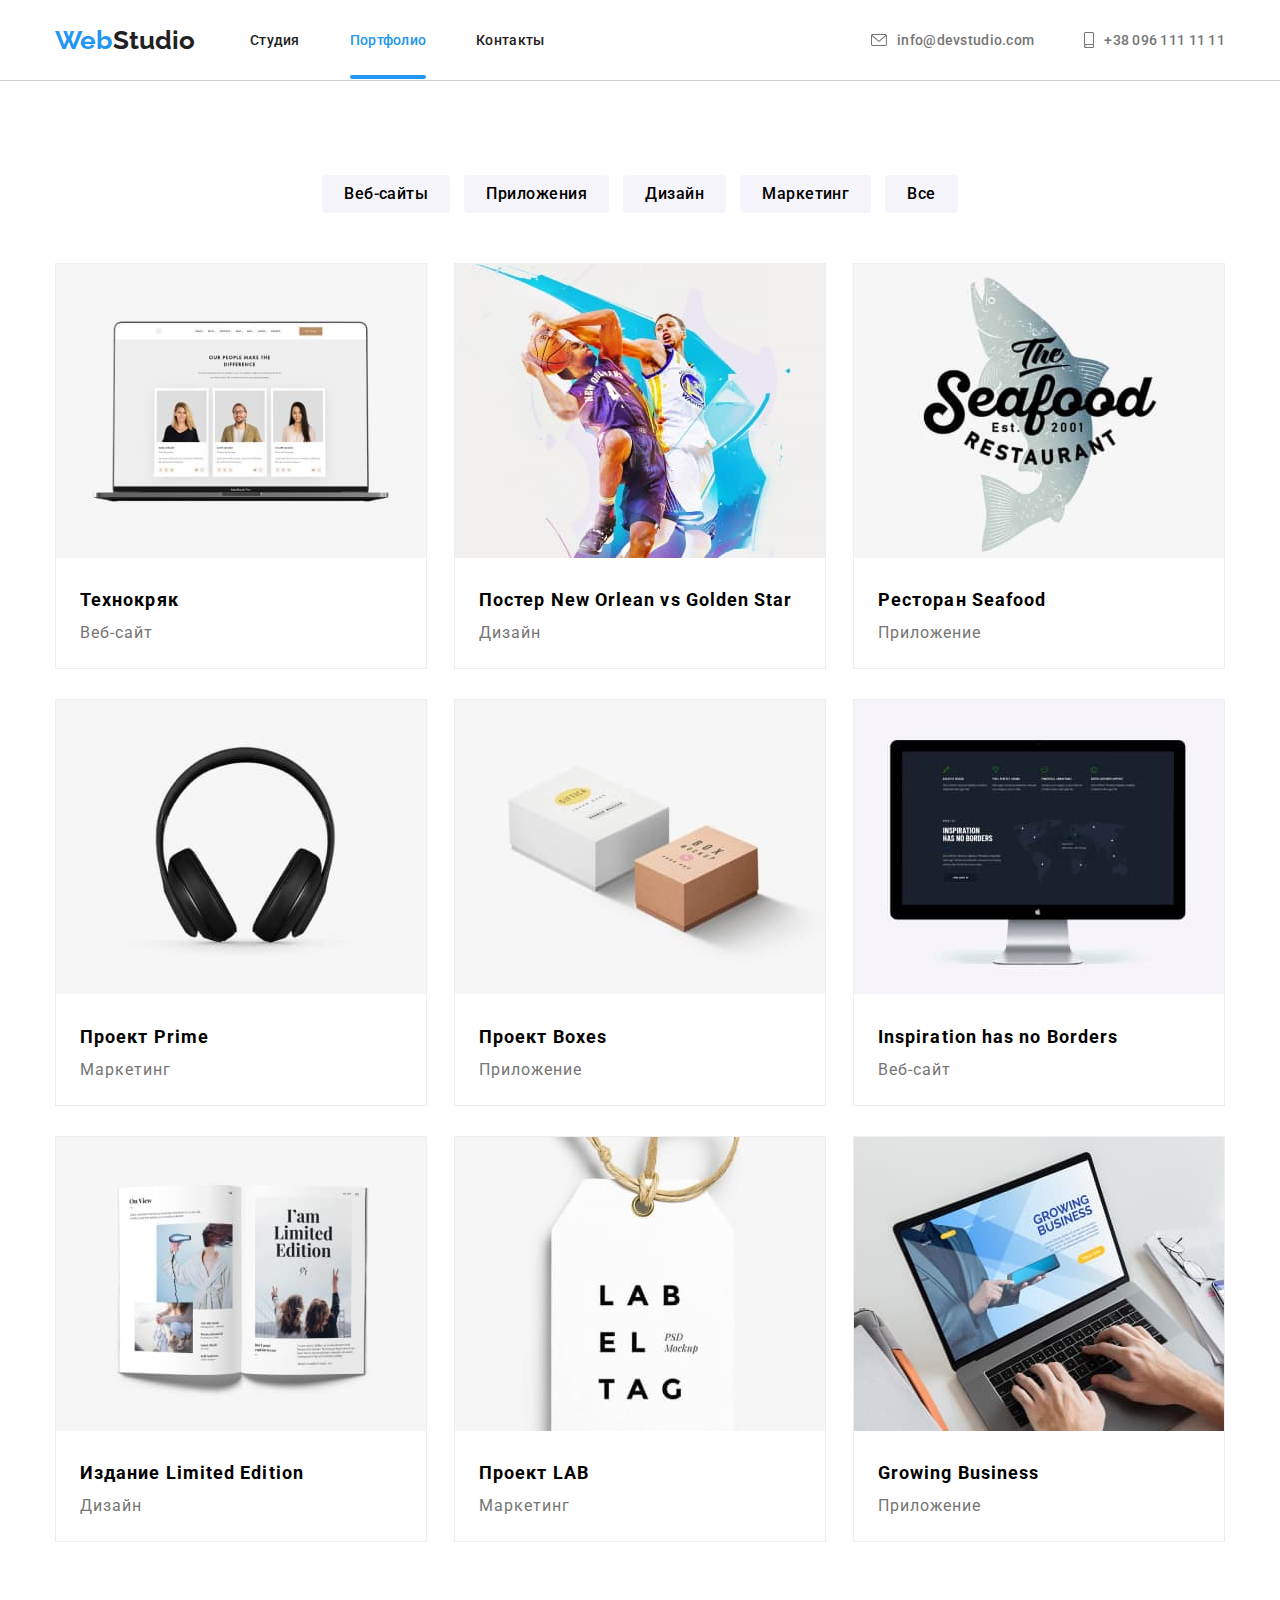
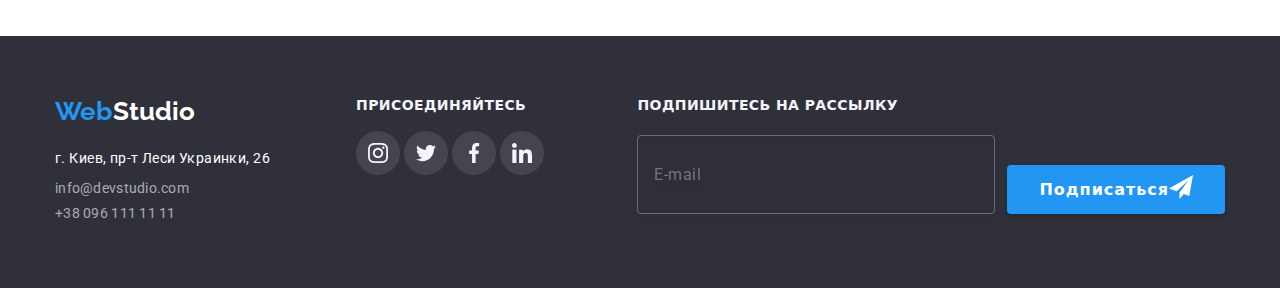
==== portfolio.html @ fc581517 "add saas" ====
<!DOCTYPE html>
<html lang="en">
  <head>
    <meta charset="UTF-8" />
    <meta
      name="viewport"
      content="width=device-width, initial-scale=1.0"
      lang="ru"
    />
    <link
      rel="stylesheet"
      href="https://cdnjs.cloudflare.com/ajax/libs/modern-normalize/1.0.0/modern-normalize.min.css"
    />
    <link rel="preconnect" href="https://fonts.gstatic.com" />
    <link
      href="https://fonts.googleapis.com/css2?family=Raleway:wght@700&family=Roboto:wght@400;500;700;900&display=swap"
      rel="stylesheet"
    />
    <link rel="stylesheet" href="./css/main.min.css" />
    <title>Portfolio</title>
  </head>
  <body>
    <header>
      <div class="border-bottom">
        <div class="navigation-bar container">
          <nav class="navigation-bar__pages">
            <a class="logo" href="./index.html">
              <span class="logo__left-part">Web</span>
              <span class="logo__right-part">Studio</span>
            </a>
            <ul class="navigation-list">
              <li>
                <a
                  class="navigation-list__item link-without-underline"
                  href="./index.html"
                  >Студия</a
                >
              </li>
              <li>
                <a
                  class="navigation-list__item current-page"
                  href="./portfolio.html"
                  >Портфолио</a
                >
              </li>
              <li>
                <a class="navigation-list__item link-without-underline" href=""
                  >Контакты</a
                >
              </li>
            </ul>
          </nav>
          <ul class="navigation-bar__contacts">
            <li class="navigation-bar__contacts__item">
              <address class="contacts__item__address" tabindex="0">
                <svg width="16" height="12" class="contacts__item__image">
                  <use href="./image/sprite.svg#icon-envelope"></use>
                </svg>
                <a
                  class="contacts__item__link"
                  href="mailto:info@devstudio.com"
                  tabindex="-1"
                  >info@devstudio.com</a
                >
              </address>
            </li>
            <li class="navigation-bar__contacts__item">
              <address class="contacts__item__address" tabindex="0">
                <svg width="10" height="16" class="contacts__item__image">
                  <use href="./image/sprite.svg#icon-smartphone"></use>
                </svg>
                <a
                  class="contacts__item__link"
                  href="tel:+380961111111"
                  tabindex="-1"
                  >+38 096 111 11 11</a
                >
              </address>
            </li>
          </ul>
        </div>
      </div>
    </header>
    <main>
      <section title="our_works" class="our-works">
        <div class="container">
          <h1 class="visually-hidden">Наши работы</h1>
          <ul class="buttons-list">
            <li><button class="button" type="button">Веб-сайты</button></li>
            <li><button class="button" type="button">Приложения</button></li>
            <li><button class="button" type="button">Дизайн</button></li>
            <li><button class="button" type="button">Маркетинг</button></li>
            <li><button class="button" type="button">Все</button></li>
          </ul>

          <ul class="works-cards">
            <li class="border-around" tabindex="0">
              <div class="card-with-overlay">
                <img
                  src="./image/tekhno.jpg"
                  alt="Сайт с карточками участников проекта на экране ноутбука"
                  width="370"
                  height="294"
                />
                <span class="card-with-overlay__text-on-focus"
                  >Технокряк это современная площадка распространения
                  коронавируса. Компании используют эту платформу для цифрового
                  шпионажа и атак на защищённые сервера конкурентов.</span
                >
              </div>
              <div class="cards-description">
                <h2 class="cards-title">Технокряк</h2>
                <p>Веб-сайт</p>
              </div>
            </li>
            <li class="border-around" tabindex="0">
              <img
                src="./image/star.jpg"
                alt="Баскетболист блокирует баскектболиста с команды противника"
                width="370"
                height="294"
              />
              <div class="cards-description">
                <h2 class="cards-title">Постер New Orlean vs Golden Star</h2>
                <p>Дизайн</p>
              </div>
            </li>
            <li class="border-around" tabindex="0">
              <img
                src="./image/restaurant.jpg"
                alt="Эмблема ресторана"
                width="370"
                height="294"
              />
              <div class="cards-description">
                <h2 class="cards-title">Ресторан Seafood</h2>
                <p>Приложение</p>
              </div>
            </li>
            <li class="border-around" tabindex="0">
              <img
                src="./image/prime.jpg"
                alt="Накладные наушники"
                width="370"
                height="294"
              />
              <div class="cards-description">
                <h2 class="cards-title">Проект Prime</h2>
                <p>Маркетинг</p>
              </div>
            </li>
            <li class="border-around" tabindex="0">
              <img
                src="./image/boxes.jpg"
                alt="Две небольшие коробки"
                width="370"
                height="294"
              />
              <div class="cards-description">
                <h2 class="cards-title">Проект Boxes</h2>
                <p>Приложение</p>
              </div>
            </li>
            <li class="border-around" tabindex="0">
              <img
                src="./image/inspiration.jpg"
                alt="Страница сайта на экране монитора"
                width="370"
                height="294"
              />
              <div class="cards-description">
                <h2 class="cards-title">Inspiration has no Borders</h2>
                <p>Веб-сайт</p>
              </div>
            </li>
            <li class="border-around" tabindex="0">
              <img
                src="./image/limited-edition.jpg"
                alt="Открытый журнал"
                width="370"
                height="294"
              />
              <div class="cards-description">
                <h2 class="cards-title">Издание Limited Edition</h2>
                <p>Дизайн</p>
              </div>
            </li>
            <li class="border-around" tabindex="0">
              <img src="./image/lab.jpg" alt="Бирка" width="370" height="294" />
              <div class="cards-description">
                <h2 class="cards-title">Проект LAB</h2>
                <p>Маркетинг</p>
              </div>
            </li>
            <li class="border-around" tabindex="0">
              <img
                src="./image/growing.jpg"
                alt="Человек набирает текст на ноутбуке"
                width="370"
                height="294"
              />
              <div class="cards-description">
                <h2 class="cards-title">Growing Business</h2>
                <p>Приложение</p>
              </div>
            </li>
          </ul>
        </div>
      </section>
    </main>
    <footer class="footer-container">
      <div class="container footer-blocks">
        <div>
          <a class="logo" href="./index.html">
            <span class="logo__left-part">Web</span>
            <span class="logo__right-part">Studio</span>
          </a>
          <address>
            <div class="address-block">
              <a
                class="location"
                href="https://www.google.com/maps/d/embed?mid=10uSM3H-mIU3GznYo2szRIEphczw"
                >г. Киев, пр-т Леси Украинки, 26</a
              >
              <a class="address-item" href="mailto:info@devstudio.com">
                <pre>info@devstudio.com</pre>
              </a>
              <a class="address-item" href="tel:+380961111111">
                <pre>+38 096 111 11 11</pre>
              </a>
            </div>
          </address>
        </div>
        <div class="right-block">
          <span>присоединяйтесь</span>
          <ul class="social-list">
            <li class="social-list-item">
              <a class="social-link" href="https://www.instagram.com/">
                <svg width="20" height="20" class="social-image">
                  <use href="./image/sprite.svg#icon-instagram"></use>
                </svg>
              </a>
            </li>
            <li>
              <a class="social-link" href="https://twitter.com/?lang=uk">
                <svg width="20" height="20" class="social-image">
                  <use href="./image/sprite.svg#icon-twitter"></use>
                </svg>
              </a>
            </li>
            <li>
              <a class="social-link" href="https://facebook.com/">
                <svg width="20" height="20" class="social-image">
                  <use href="./image/sprite.svg#icon-facebook"></use>
                </svg>
              </a>
            </li>
            <li>
              <a class="social-link" href="https://www.linkedin.com/">
                <svg width="20" height="20" class="social-image">
                  <use href="./image/sprite.svg#icon-linkedin"></use>
                </svg>
              </a>
            </li>
          </ul>
        </div>
        <div class="form-block">
          <span>Подпишитесь на рассылку</span>
          <form class="sub-form">
            <input
              type="text"
              class="sub-form__input"
              name="user-email-for-subscraption"
              placeholder="E-mail"
            />
            <button class="sub-form__btn blue-button" type="submit">
              Подписаться
            </button>
          </form>
        </div>
      </div>
    </footer>
  </body>
</html>
---- css/main.min.css ----
:root{--accent-color: #2196f3;--light-gray-color: #f5f4fa;--dark-gray-color: #757575;--black-color: #212121;--primary-font: "Raleway", sans-serif;--secondary-font: "Roboto", sans-serif}.visually-hidden{position:absolute;width:1px;height:1px;margin:-1px;padding:0;overflow:hidden;border:0;clip:rect(0 0 0 0)}*,*::before,*::after{box-sizing:border-box}h1,h2,h3,ul{margin:0;padding:0}p,pre{margin:0;padding:0}a:hover,a:focus{text-decoration:none}li{list-style:none;margin:0;padding:0}address{font-style:unset}.link-without-underline{color:var(--black-color)}pre{font-family:var(--secondary-font)}main{font-family:var(--secondary-font)}.button{font-family:var(--secondary-font);font-weight:500;letter-spacing:0.03em;line-height:1.625}.container{width:1200px;padding-left:15px;padding-right:15px;margin-left:auto;margin-right:auto;background-color:transparent}.our-work-section{padding-top:94px;padding-bottom:94px}.virtues{padding-top:94px}.virtues p{padding-top:10px;font-weight:400;font-size:14px;line-height:1.714;letter-spacing:0.05em;color:var(--dark-gray-color)}.virtues-item h3{font-size:16px;text-transform:uppercase;line-height:1.172;margin-top:30px}.virtues-list{display:flex;justify-content:space-between;padding:0px}.virtues-item{display:inline-block;font-weight:bold;min-height:101px;min-width:270px;font-size:14px}.virtues-list li:nth-child(n+2){margin-left:30px}.virtues-image{width:270px;min-height:120px;background:#f5f4fa;border-radius:4px;display:flex;align-items:center}.virtues-image>svg{display:flex;align-self:center;justify-items:center;margin:auto}.location{text-decoration:none;font-weight:400;font-size:14px;line-height:1.71;letter-spacing:0.03em;font-family:var(--secondary-font);color:#ffffff}footer{background-color:#2f303a;height:252px}.address-block{min-width:231px;margin-top:20px}footer .logo__right-part{color:#ffffff}.address-item{transition:color cubic-bezier(0.4, 0, 0.2, 1) 250ms;font-family:var(--secondary-font);text-decoration:none;font-weight:400;font-size:14px;line-height:1.143;letter-spacing:0.02em;font-style:normal;color:rgba(255,255,255,0.6)}.address-item:hover,.address-item:focus,.current-page{color:var(--accent-color)}.address-item:nth-child(n+2){display:flex;padding-top:9px}.footer-container{min-height:252px;padding-top:60px;padding-bottom:60px;background:#2f303a}.footer-blocks{display:flex}.right-block .social-link{transition:background-color cubic-bezier(0.4, 0, 0.2, 1) 250ms;background-color:rgba(255,255,255,0.1);color:var(--light-gray-color)}.right-block .social-link:hover,.right-block .social-link:focus{background-color:var(--accent-color)}.right-block{display:block;margin-left:70px;width:206px}.right-block li{display:flex;justify-content:space-between}.right-block span,.form-block span{text-transform:uppercase;color:var(--light-gray-color);font-size:14px;font-weight:700;line-height:16px;letter-spacing:0.03em}.form-block{margin-left:93px}.sub-form{margin-top:20px;display:flex;justify-content:space-between}.sub-form__input{background-color:transparent;color:rgba(255,255,255,0.6);min-width:358px;line-height:1.25;font-family:var(--secondary-font);font-size:16px;letter-spacing:0.03em;border:1px solid rgba(255,255,255,0.3);filter:drop-shadow(0px 4px 4px rgba(0,0,0,0.15));border-radius:4px;padding-left:16px;padding-top:15px;padding-bottom:15px}.sub-form__btn{margin-top:0px;margin-left:12px;padding:10px 29px;display:flex;justify-content:space-between;align-self:center}.sub-form__btn::after{content:"";width:24px;height:24px;background-image:url(../image/send.svg)}.modal{position:absolute;left:50%;top:50%;transform:translate(-50%, -50%);border-radius:4px;height:581px;width:528px;padding:40px;background:#ffffff;box-shadow:0px 1px 3px rgba(0,0,0,0.12),0px 1px 1px rgba(0,0,0,0.14),0px 2px 1px rgba(0,0,0,0.2);border-radius:4px;opacity:1}.form-header{font-family:var(--secondary-font);font-size:20px;font-weight:700;line-height:1.15;letter-spacing:0.03em;text-align:center}.modal__form{display:flex;flex-direction:column}.modal__form-input{cursor:pointer;height:40px;width:100%;padding:0 0 0 42px;border-radius:4px;margin-top:4px;border:1px solid rgba(33,33,33,0.2);transition:border-color cubic-bezier(0.4, 0, 0.2, 1) 250ms}.modal__form-input:focus,.modal__form-input:hover{outline:none;border-color:var(--accent-color)}.modal__form-input:hover ~ .modal__form-icon,.modal__form-input:focus ~ .modal__form-icon{color:var(--accent-color)}.modal__form-icon{fill:currentColor;position:absolute;display:block;left:12px;bottom:11px;transition:color 250ms cubic-bezier(0.4, 0, 0.2, 1)}.modal__form-field{position:relative;margin-top:10px;color:var(--dark-gray-color);font-family:var(--secondary-font);font-size:12px;line-height:1.172;letter-spacing:0.01em}.modal__form-input-padding{position:relative;display:block;margin-top:4px;color:var(--black-color)}.modal__form-comment{width:100%;height:120px;cursor:pointer;padding:12px 16px;margin-top:4px;resize:none;border:1px solid rgba(33,33,33,0.2);border-radius:4px;transition:border-color cubic-bezier(0.4, 0, 0.2, 1) 250ms}.modal__form-comment:hover,.modal__form-comment:focus{outline:none;border-color:var(--accent-color)}.modal__form-checkbox:checked+.check__box{background-color:var(--accent-color);border-color:var(--accent-color)}.check__box{margin-right:8px;background-image:url(../image/form-check-ckecked.svg);background-position:center;display:block;align-self:center;width:16px;height:15px;border-radius:2px;border:2px var(--black-color) solid}.check__box:focus{border:4px var(--accent-color) initial}.modal__form-policytext{font-family:var(--secondary-font);font-size:14px;line-height:1.71;letter-spacing:0.03em;margin-left:12px;margin-top:20px;display:flex;justify-content:center;color:var(--dark-gray-color)}.modal__form-comment::placeholder{color:rgba(117,117,117,0.5)}.modal__form-policytext a{color:var(--accent-color);text-decoration-skip-ink:none;padding-left:4px}.close-btn{position:absolute;display:flex;justify-content:center;width:30px;height:30px;right:8px;top:8px;cursor:pointer;color:var(--dark-gray-color);background-color:#ffffff;border:1px solid rgba(0,0,0,0.1);border-radius:50%;transition:color 250ms cubic-bezier(0.4, 0, 0.2, 1)}.close-btn__icon{display:block;align-self:center;width:18px;height:18px;fill:currentColor}.close-btn:hover,.close-btn:focus{color:var(--accent-color);border-color:var(--accent-color)}.works-cards{display:flex;padding-top:20px;justify-content:space-between;flex-wrap:wrap}.works-cards .cards-title{font-weight:700;font-size:18px;line-height:2;letter-spacing:0.06em}.works-cards p{font-weight:400;font-size:16px;line-height:1.875;letter-spacing:0.06em;color:var(--dark-gray-color);display:inline-block;min-width:270px}.works-cards li{min-width:370px;box-sizing:border-box}.our-works,.our-clients{padding-bottom:94px;padding-top:94px}.cards-description{padding:20px 24px}.our-work__container,.our-clients ul{padding-top:50px}.our-work__list{display:flex;justify-content:space-between}.our-work__list__item:nth-child(n+2){margin-left:30px}.our-work__list__item{position:relative}.our-work__list__item__label{position:absolute;bottom:0;left:0;transform:translateY(-4px);font-family:var(--secondary-font);font-size:14px;font-weight:700;line-height:1.14;letter-spacing:0.03em;text-transform:uppercase;display:flex;justify-content:center;align-items:center;color:#ffffff;min-height:70px;width:100%;background-color:rgba(47,48,58,0.8)}.our-clients ul{display:flex;padding-top:50px;justify-content:space-between}.our-clients__link{display:flex;justify-content:center;align-items:center;fill:currentColor;border:1px solid #afb1b8;border-radius:4px;width:170px;height:90px;transition:all 250ms cubic-bezier(0.4, 0, 0.2, 1);color:#afb1b8}.our-clients__link:focus,.our-clients__link:hover{color:#2196f3}.section-hero{padding-top:200px;padding-bottom:200px;background-image:linear-gradient(rgba(47,48,58,0.4), rgba(47,48,58,0.4)),url("../image/hero.jpg");background-size:cover;background-repeat:no-repeat;background-position:center}.hero{display:flex;flex-direction:column;justify-content:center}.team-container{padding-top:50px;display:flex;justify-content:space-between}.our-team{min-height:648px;background:#f5f4fa}.employee-card h3{color:var(--black-color);font-weight:500;font-size:16px;line-height:1.188;margin-top:30px}.employee-card span{color:var(--dark-gray-color);font-weight:400;font-size:16px;line-height:1.188;min-width:100px;margin-top:10px}.team p{color:var(--dark-gray-color);font-size:16px;line-height:1.87;font-weight:400}.employee-card{display:flex;flex-direction:column;padding-bottom:20px;align-items:center;min-height:368px;background-color:#ffffff;box-shadow:0px 1px 3px rgba(0,0,0,0.12),0px 1px 1px rgba(0,0,0,0.14),0px 2px 1px rgba(0,0,0,0.2);border-radius:0px 0px 4px 4px}.border-bottom{border-bottom:1px solid;border-color:#cecece}.border-around{border:1px solid;border-color:#eeeeee;margin-top:30px;box-shadow:0px 0px 0px transparent;transition:box-shadow 250ms cubic-bezier(0.4, 0, 0.2, 1)}.border-around:focus,.border-around:hover{box-shadow:0px 1px 1px rgba(0,0,0,0.12),0px 4px 4px rgba(0,0,0,0.06),1px 4px 6px rgba(0,0,0,0.16)}.border-around:focus .card-with-overlay__text-on-focus,.border-around:hover .card-with-overlay__text-on-focus{transform:translateY(-298px);transition:transform 250ms cubic-bezier(0.4, 0, 0.2, 1)}.card-with-overlay{position:relative;overflow:hidden}.card-with-overlay__text-on-focus{display:flex;justify-content:center;align-items:center;position:absolute;bottom:-298px;left:0;width:100%;height:100%;padding:63px 24px;background-color:rgba(33,150,243,0.9);font-family:var(--secondary-font);font-size:18px;line-height:1.56;letter-spacing:0.03em;transform:translateY(0px);color:#ffffff;transition:all 250ms cubic-bezier(0.4, 0, 0.2, 1)}.blue-button{background-color:var(--accent-color);color:#ffffff;font-weight:700;font-size:16px;line-height:1.87;letter-spacing:0.06em;align-self:center;margin-top:30px;padding:10px 32px;min-width:200px;border:none;box-shadow:0px 4px 4px rgba(0,0,0,0.15);border-radius:4px;cursor:pointer}.backdrop{position:fixed;top:0;left:0;width:100%;height:100%;background-color:rgba(0,0,0,0.2);z-index:100;transition:all cubic-bezier(0.4, 0, 0.2, 1) 250ms;scale:1}.backdrop.is-hidden{pointer-events:none;opacity:0;scale:0}.buttons-list{display:flex;justify-content:center;min-width:611px}.buttons-list li:nth-child(n+2){margin-left:14px}.buttons-list button{transition:color cubic-bezier(0.4, 0, 0.2, 1) 250ms;background-color:var(--light-gray-color);border-radius:4px;border:none;padding:6px 22px;font-size:16px}.buttons-list a{text-decoration:none;color:var(--black-color);font-weight:500;font-size:16px;line-height:1.26;text-align:center;letter-spacing:0.03em}.buttons-list button:hover,.buttons-list button:focus{background-color:var(--accent-color);color:#ffffff;outline:none}.current-page{position:relative}.current-page::after{content:"";position:absolute;bottom:0;left:0;display:flex;width:100%;height:4px;border-radius:2px;margin-bottom:-31px;background-color:var(--accent-color)}.logo{display:inline-block;font-family:var(--primary-font);font-weight:700;font-size:26px;line-height:1.174;text-decoration:none;align-self:center;min-width:145px}.logo__left-part{color:var(--accent-color)}.logo__right-part{margin-left:-5px}header .logo__right-part{color:var(--black-color)}.contacts__item__image{fill:currentColor;margin-right:10px}.navigation-bar__pages{display:flex}.navigation-bar{display:flex;justify-content:space-between;align-items:center;min-height:80px}.contacts__item__address{transition:color cubic-bezier(0.4, 0, 0.2, 1) 250ms;color:var(--dark-gray-color);display:flex;align-items:center;justify-content:space-around}.contacts__item__address:hover .contacts__item__link,.contacts__item__address:focus .contacts__item__link,.contacts__item__address:hover,.contacts__item__address:focus{color:var(--accent-color)}.navigation-list__item:hover,.navigation-list__item:focus{color:var(--accent-color);text-decoration:none}.navigation-list,.navigation-bar__contacts{display:flex;justify-content:space-between;align-items:center;font-family:var(--secondary-font)}.navigation-list__item{transition:color cubic-bezier(0.4, 0, 0.2, 1) 250ms;margin-left:50px;text-decoration:none;font-weight:500;font-size:14px;line-height:1.143;letter-spacing:0.02em;font-family:var(--secondary-font)}.contacts__item__link{transition:all cubic-bezier(0.4, 0, 0.2, 1) 250ms;align-content:space-between;text-decoration:none;font-weight:500;font-size:14px;line-height:1.143;letter-spacing:0.02em;color:var(--dark-gray-color);font-style:normal}.navigation-bar__contacts__item:nth-of-type(2){margin-left:50px}.contacts__item__link:hover,.contacts__item__link:focus{color:var(--accent-color)}.section-heading{text-align:center;color:var(--black-color);font-weight:700;font-size:36px;line-height:1.167;letter-spacing:0.03em}h1{width:696px;min-height:120px;font-weight:900;font-size:44px;line-height:1.36;text-align:center;letter-spacing:0.06em;text-transform:uppercase;color:#ffffff;align-self:center}.modal__form-btn{background-color:var(--accent-color);color:#ffffff;font-weight:700;font-size:16px;line-height:1.87;letter-spacing:0.06em;align-self:center;margin-top:30px;padding:10px 32px;min-width:200px;border:none;box-shadow:0px 4px 4px rgba(0,0,0,0.15);border-radius:4px;cursor:pointer}.social-list{display:flex;justify-content:space-between;margin-top:16px}.social-link{transition:all cubic-bezier(0.4, 0, 0.2, 1) 250ms;color:#afb1b8;display:flex;justify-content:center;align-items:center;height:44px;width:44px;border-radius:50px}.social-link:hover,.social-link:focus{background-color:var(--accent-color);color:#ffffff}.social-image{display:block;fill:currentColor;width:20px;height:20px}
/*# sourceMappingURL=main.min.css.map */
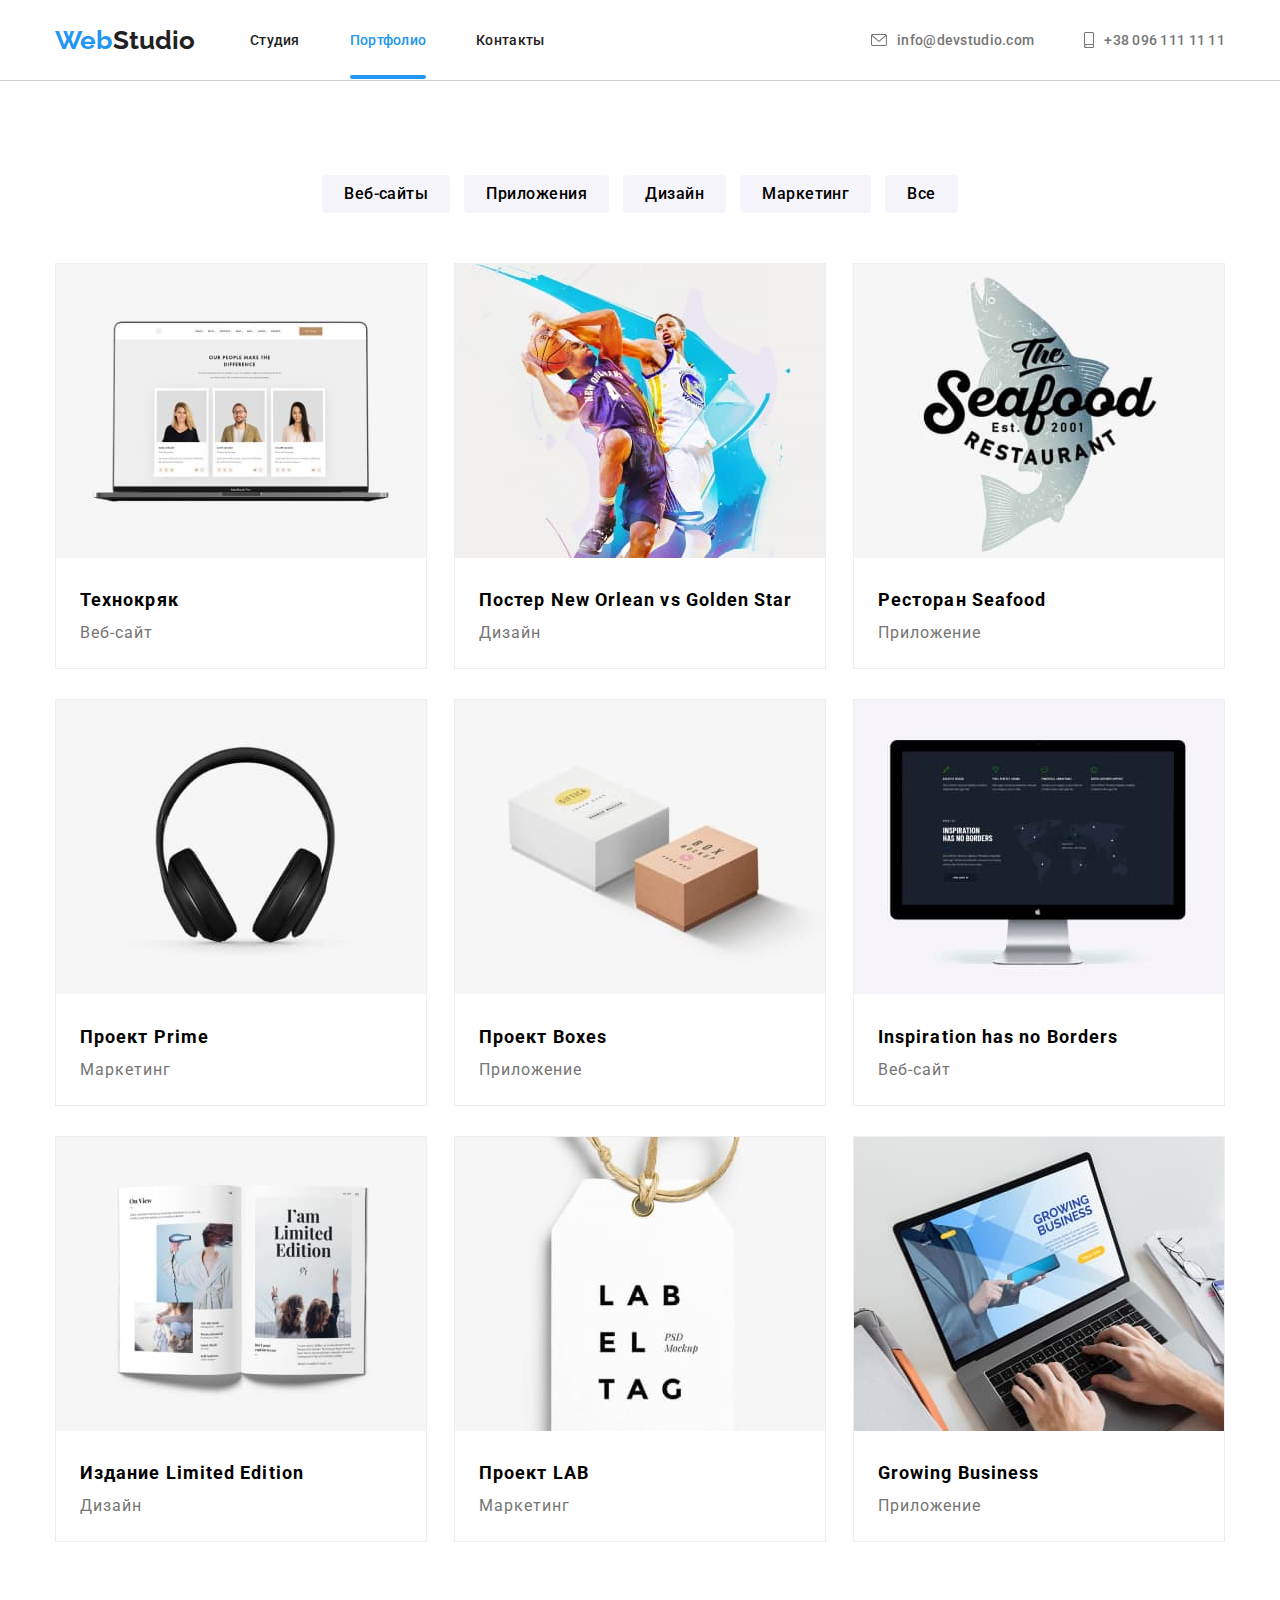
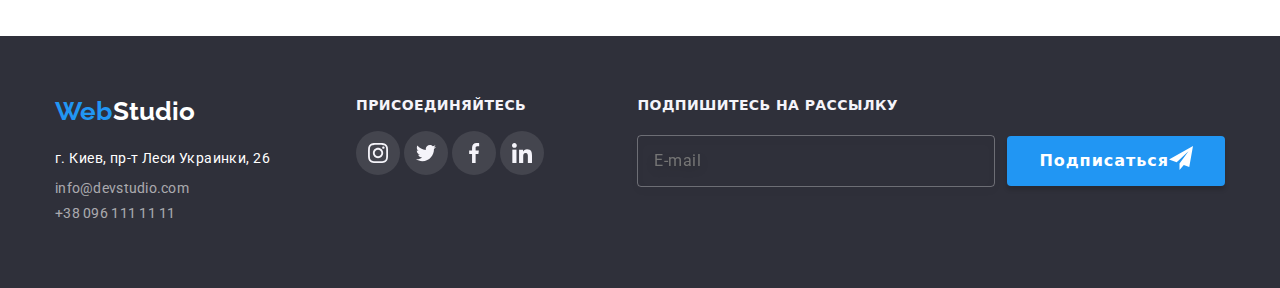
==== commit 6c1e5c6b: "add concatination" ====
--- a/portfolio.html
+++ b/portfolio.html
@@ -273,7 +273,7 @@
               name="user-email-for-subscraption"
               placeholder="E-mail"
             />
-            <button class="sub-form__btn blue-button" type="submit">
+            <button class="blue-button sub-form__btn" type="submit">
               Подписаться
             </button>
           </form>
--- a/css/main.min.css
+++ b/css/main.min.css
@@ -1,2 +1,2 @@
-:root{--accent-color: #2196f3;--light-gray-color: #f5f4fa;--dark-gray-color: #757575;--black-color: #212121;--primary-font: "Raleway", sans-serif;--secondary-font: "Roboto", sans-serif}.visually-hidden{position:absolute;width:1px;height:1px;margin:-1px;padding:0;overflow:hidden;border:0;clip:rect(0 0 0 0)}*,*::before,*::after{box-sizing:border-box}h1,h2,h3,ul{margin:0;padding:0}p,pre{margin:0;padding:0}a:hover,a:focus{text-decoration:none}li{list-style:none;margin:0;padding:0}address{font-style:unset}.link-without-underline{color:var(--black-color)}pre{font-family:var(--secondary-font)}main{font-family:var(--secondary-font)}.button{font-family:var(--secondary-font);font-weight:500;letter-spacing:0.03em;line-height:1.625}.container{width:1200px;padding-left:15px;padding-right:15px;margin-left:auto;margin-right:auto;background-color:transparent}.our-work-section{padding-top:94px;padding-bottom:94px}.virtues{padding-top:94px}.virtues p{padding-top:10px;font-weight:400;font-size:14px;line-height:1.714;letter-spacing:0.05em;color:var(--dark-gray-color)}.virtues-item h3{font-size:16px;text-transform:uppercase;line-height:1.172;margin-top:30px}.virtues-list{display:flex;justify-content:space-between;padding:0px}.virtues-item{display:inline-block;font-weight:bold;min-height:101px;min-width:270px;font-size:14px}.virtues-list li:nth-child(n+2){margin-left:30px}.virtues-image{width:270px;min-height:120px;background:#f5f4fa;border-radius:4px;display:flex;align-items:center}.virtues-image>svg{display:flex;align-self:center;justify-items:center;margin:auto}.location{text-decoration:none;font-weight:400;font-size:14px;line-height:1.71;letter-spacing:0.03em;font-family:var(--secondary-font);color:#ffffff}footer{background-color:#2f303a;height:252px}.address-block{min-width:231px;margin-top:20px}footer .logo__right-part{color:#ffffff}.address-item{transition:color cubic-bezier(0.4, 0, 0.2, 1) 250ms;font-family:var(--secondary-font);text-decoration:none;font-weight:400;font-size:14px;line-height:1.143;letter-spacing:0.02em;font-style:normal;color:rgba(255,255,255,0.6)}.address-item:hover,.address-item:focus,.current-page{color:var(--accent-color)}.address-item:nth-child(n+2){display:flex;padding-top:9px}.footer-container{min-height:252px;padding-top:60px;padding-bottom:60px;background:#2f303a}.footer-blocks{display:flex}.right-block .social-link{transition:background-color cubic-bezier(0.4, 0, 0.2, 1) 250ms;background-color:rgba(255,255,255,0.1);color:var(--light-gray-color)}.right-block .social-link:hover,.right-block .social-link:focus{background-color:var(--accent-color)}.right-block{display:block;margin-left:70px;width:206px}.right-block li{display:flex;justify-content:space-between}.right-block span,.form-block span{text-transform:uppercase;color:var(--light-gray-color);font-size:14px;font-weight:700;line-height:16px;letter-spacing:0.03em}.form-block{margin-left:93px}.sub-form{margin-top:20px;display:flex;justify-content:space-between}.sub-form__input{background-color:transparent;color:rgba(255,255,255,0.6);min-width:358px;line-height:1.25;font-family:var(--secondary-font);font-size:16px;letter-spacing:0.03em;border:1px solid rgba(255,255,255,0.3);filter:drop-shadow(0px 4px 4px rgba(0,0,0,0.15));border-radius:4px;padding-left:16px;padding-top:15px;padding-bottom:15px}.sub-form__btn{margin-top:0px;margin-left:12px;padding:10px 29px;display:flex;justify-content:space-between;align-self:center}.sub-form__btn::after{content:"";width:24px;height:24px;background-image:url(../image/send.svg)}.modal{position:absolute;left:50%;top:50%;transform:translate(-50%, -50%);border-radius:4px;height:581px;width:528px;padding:40px;background:#ffffff;box-shadow:0px 1px 3px rgba(0,0,0,0.12),0px 1px 1px rgba(0,0,0,0.14),0px 2px 1px rgba(0,0,0,0.2);border-radius:4px;opacity:1}.form-header{font-family:var(--secondary-font);font-size:20px;font-weight:700;line-height:1.15;letter-spacing:0.03em;text-align:center}.modal__form{display:flex;flex-direction:column}.modal__form-input{cursor:pointer;height:40px;width:100%;padding:0 0 0 42px;border-radius:4px;margin-top:4px;border:1px solid rgba(33,33,33,0.2);transition:border-color cubic-bezier(0.4, 0, 0.2, 1) 250ms}.modal__form-input:focus,.modal__form-input:hover{outline:none;border-color:var(--accent-color)}.modal__form-input:hover ~ .modal__form-icon,.modal__form-input:focus ~ .modal__form-icon{color:var(--accent-color)}.modal__form-icon{fill:currentColor;position:absolute;display:block;left:12px;bottom:11px;transition:color 250ms cubic-bezier(0.4, 0, 0.2, 1)}.modal__form-field{position:relative;margin-top:10px;color:var(--dark-gray-color);font-family:var(--secondary-font);font-size:12px;line-height:1.172;letter-spacing:0.01em}.modal__form-input-padding{position:relative;display:block;margin-top:4px;color:var(--black-color)}.modal__form-comment{width:100%;height:120px;cursor:pointer;padding:12px 16px;margin-top:4px;resize:none;border:1px solid rgba(33,33,33,0.2);border-radius:4px;transition:border-color cubic-bezier(0.4, 0, 0.2, 1) 250ms}.modal__form-comment:hover,.modal__form-comment:focus{outline:none;border-color:var(--accent-color)}.modal__form-checkbox:checked+.check__box{background-color:var(--accent-color);border-color:var(--accent-color)}.check__box{margin-right:8px;background-image:url(../image/form-check-ckecked.svg);background-position:center;display:block;align-self:center;width:16px;height:15px;border-radius:2px;border:2px var(--black-color) solid}.check__box:focus{border:4px var(--accent-color) initial}.modal__form-policytext{font-family:var(--secondary-font);font-size:14px;line-height:1.71;letter-spacing:0.03em;margin-left:12px;margin-top:20px;display:flex;justify-content:center;color:var(--dark-gray-color)}.modal__form-comment::placeholder{color:rgba(117,117,117,0.5)}.modal__form-policytext a{color:var(--accent-color);text-decoration-skip-ink:none;padding-left:4px}.close-btn{position:absolute;display:flex;justify-content:center;width:30px;height:30px;right:8px;top:8px;cursor:pointer;color:var(--dark-gray-color);background-color:#ffffff;border:1px solid rgba(0,0,0,0.1);border-radius:50%;transition:color 250ms cubic-bezier(0.4, 0, 0.2, 1)}.close-btn__icon{display:block;align-self:center;width:18px;height:18px;fill:currentColor}.close-btn:hover,.close-btn:focus{color:var(--accent-color);border-color:var(--accent-color)}.works-cards{display:flex;padding-top:20px;justify-content:space-between;flex-wrap:wrap}.works-cards .cards-title{font-weight:700;font-size:18px;line-height:2;letter-spacing:0.06em}.works-cards p{font-weight:400;font-size:16px;line-height:1.875;letter-spacing:0.06em;color:var(--dark-gray-color);display:inline-block;min-width:270px}.works-cards li{min-width:370px;box-sizing:border-box}.our-works,.our-clients{padding-bottom:94px;padding-top:94px}.cards-description{padding:20px 24px}.our-work__container,.our-clients ul{padding-top:50px}.our-work__list{display:flex;justify-content:space-between}.our-work__list__item:nth-child(n+2){margin-left:30px}.our-work__list__item{position:relative}.our-work__list__item__label{position:absolute;bottom:0;left:0;transform:translateY(-4px);font-family:var(--secondary-font);font-size:14px;font-weight:700;line-height:1.14;letter-spacing:0.03em;text-transform:uppercase;display:flex;justify-content:center;align-items:center;color:#ffffff;min-height:70px;width:100%;background-color:rgba(47,48,58,0.8)}.our-clients ul{display:flex;padding-top:50px;justify-content:space-between}.our-clients__link{display:flex;justify-content:center;align-items:center;fill:currentColor;border:1px solid #afb1b8;border-radius:4px;width:170px;height:90px;transition:all 250ms cubic-bezier(0.4, 0, 0.2, 1);color:#afb1b8}.our-clients__link:focus,.our-clients__link:hover{color:#2196f3}.section-hero{padding-top:200px;padding-bottom:200px;background-image:linear-gradient(rgba(47,48,58,0.4), rgba(47,48,58,0.4)),url("../image/hero.jpg");background-size:cover;background-repeat:no-repeat;background-position:center}.hero{display:flex;flex-direction:column;justify-content:center}.team-container{padding-top:50px;display:flex;justify-content:space-between}.our-team{min-height:648px;background:#f5f4fa}.employee-card h3{color:var(--black-color);font-weight:500;font-size:16px;line-height:1.188;margin-top:30px}.employee-card span{color:var(--dark-gray-color);font-weight:400;font-size:16px;line-height:1.188;min-width:100px;margin-top:10px}.team p{color:var(--dark-gray-color);font-size:16px;line-height:1.87;font-weight:400}.employee-card{display:flex;flex-direction:column;padding-bottom:20px;align-items:center;min-height:368px;background-color:#ffffff;box-shadow:0px 1px 3px rgba(0,0,0,0.12),0px 1px 1px rgba(0,0,0,0.14),0px 2px 1px rgba(0,0,0,0.2);border-radius:0px 0px 4px 4px}.border-bottom{border-bottom:1px solid;border-color:#cecece}.border-around{border:1px solid;border-color:#eeeeee;margin-top:30px;box-shadow:0px 0px 0px transparent;transition:box-shadow 250ms cubic-bezier(0.4, 0, 0.2, 1)}.border-around:focus,.border-around:hover{box-shadow:0px 1px 1px rgba(0,0,0,0.12),0px 4px 4px rgba(0,0,0,0.06),1px 4px 6px rgba(0,0,0,0.16)}.border-around:focus .card-with-overlay__text-on-focus,.border-around:hover .card-with-overlay__text-on-focus{transform:translateY(-298px);transition:transform 250ms cubic-bezier(0.4, 0, 0.2, 1)}.card-with-overlay{position:relative;overflow:hidden}.card-with-overlay__text-on-focus{display:flex;justify-content:center;align-items:center;position:absolute;bottom:-298px;left:0;width:100%;height:100%;padding:63px 24px;background-color:rgba(33,150,243,0.9);font-family:var(--secondary-font);font-size:18px;line-height:1.56;letter-spacing:0.03em;transform:translateY(0px);color:#ffffff;transition:all 250ms cubic-bezier(0.4, 0, 0.2, 1)}.blue-button{background-color:var(--accent-color);color:#ffffff;font-weight:700;font-size:16px;line-height:1.87;letter-spacing:0.06em;align-self:center;margin-top:30px;padding:10px 32px;min-width:200px;border:none;box-shadow:0px 4px 4px rgba(0,0,0,0.15);border-radius:4px;cursor:pointer}.backdrop{position:fixed;top:0;left:0;width:100%;height:100%;background-color:rgba(0,0,0,0.2);z-index:100;transition:all cubic-bezier(0.4, 0, 0.2, 1) 250ms;scale:1}.backdrop.is-hidden{pointer-events:none;opacity:0;scale:0}.buttons-list{display:flex;justify-content:center;min-width:611px}.buttons-list li:nth-child(n+2){margin-left:14px}.buttons-list button{transition:color cubic-bezier(0.4, 0, 0.2, 1) 250ms;background-color:var(--light-gray-color);border-radius:4px;border:none;padding:6px 22px;font-size:16px}.buttons-list a{text-decoration:none;color:var(--black-color);font-weight:500;font-size:16px;line-height:1.26;text-align:center;letter-spacing:0.03em}.buttons-list button:hover,.buttons-list button:focus{background-color:var(--accent-color);color:#ffffff;outline:none}.current-page{position:relative}.current-page::after{content:"";position:absolute;bottom:0;left:0;display:flex;width:100%;height:4px;border-radius:2px;margin-bottom:-31px;background-color:var(--accent-color)}.logo{display:inline-block;font-family:var(--primary-font);font-weight:700;font-size:26px;line-height:1.174;text-decoration:none;align-self:center;min-width:145px}.logo__left-part{color:var(--accent-color)}.logo__right-part{margin-left:-5px}header .logo__right-part{color:var(--black-color)}.contacts__item__image{fill:currentColor;margin-right:10px}.navigation-bar__pages{display:flex}.navigation-bar{display:flex;justify-content:space-between;align-items:center;min-height:80px}.contacts__item__address{transition:color cubic-bezier(0.4, 0, 0.2, 1) 250ms;color:var(--dark-gray-color);display:flex;align-items:center;justify-content:space-around}.contacts__item__address:hover .contacts__item__link,.contacts__item__address:focus .contacts__item__link,.contacts__item__address:hover,.contacts__item__address:focus{color:var(--accent-color)}.navigation-list__item:hover,.navigation-list__item:focus{color:var(--accent-color);text-decoration:none}.navigation-list,.navigation-bar__contacts{display:flex;justify-content:space-between;align-items:center;font-family:var(--secondary-font)}.navigation-list__item{transition:color cubic-bezier(0.4, 0, 0.2, 1) 250ms;margin-left:50px;text-decoration:none;font-weight:500;font-size:14px;line-height:1.143;letter-spacing:0.02em;font-family:var(--secondary-font)}.contacts__item__link{transition:all cubic-bezier(0.4, 0, 0.2, 1) 250ms;align-content:space-between;text-decoration:none;font-weight:500;font-size:14px;line-height:1.143;letter-spacing:0.02em;color:var(--dark-gray-color);font-style:normal}.navigation-bar__contacts__item:nth-of-type(2){margin-left:50px}.contacts__item__link:hover,.contacts__item__link:focus{color:var(--accent-color)}.section-heading{text-align:center;color:var(--black-color);font-weight:700;font-size:36px;line-height:1.167;letter-spacing:0.03em}h1{width:696px;min-height:120px;font-weight:900;font-size:44px;line-height:1.36;text-align:center;letter-spacing:0.06em;text-transform:uppercase;color:#ffffff;align-self:center}.modal__form-btn{background-color:var(--accent-color);color:#ffffff;font-weight:700;font-size:16px;line-height:1.87;letter-spacing:0.06em;align-self:center;margin-top:30px;padding:10px 32px;min-width:200px;border:none;box-shadow:0px 4px 4px rgba(0,0,0,0.15);border-radius:4px;cursor:pointer}.social-list{display:flex;justify-content:space-between;margin-top:16px}.social-link{transition:all cubic-bezier(0.4, 0, 0.2, 1) 250ms;color:#afb1b8;display:flex;justify-content:center;align-items:center;height:44px;width:44px;border-radius:50px}.social-link:hover,.social-link:focus{background-color:var(--accent-color);color:#ffffff}.social-image{display:block;fill:currentColor;width:20px;height:20px}
+:root{--accent-color: #2196f3;--light-gray-color: #f5f4fa;--dark-gray-color: #757575;--black-color: #212121;--primary-font: "Raleway", sans-serif;--secondary-font: "Roboto", sans-serif}.visually-hidden{position:absolute;width:1px;height:1px;margin:-1px;padding:0;overflow:hidden;border:0;clip:rect(0 0 0 0)}*,*::before,*::after{box-sizing:border-box}h1,h2,h3,ul{margin:0;padding:0}p,pre{margin:0;padding:0}a:hover,a:focus{text-decoration:none}li{list-style:none;margin:0;padding:0}address{font-style:unset}.link-without-underline{color:var(--black-color)}pre{font-family:var(--secondary-font)}main{font-family:var(--secondary-font)}.button{font-family:var(--secondary-font);font-weight:500;letter-spacing:0.03em;line-height:1.625}.container{width:1200px;padding-left:15px;padding-right:15px;margin-left:auto;margin-right:auto;background-color:transparent}.our-work-section{padding-top:94px;padding-bottom:94px}.virtues{padding-top:94px}.virtues p{padding-top:10px;font-weight:400;font-size:14px;line-height:1.714;letter-spacing:0.05em;color:var(--dark-gray-color)}.virtues-list{display:flex;justify-content:space-between;padding:0px}.virtues-list li:nth-child(n+2){margin-left:30px}.virtues-item{display:inline-block;font-weight:bold;min-height:101px;min-width:270px;font-size:14px}.virtues-item h3{font-size:16px;text-transform:uppercase;line-height:1.172;margin-top:30px}.virtues-image{width:270px;min-height:120px;background:#f5f4fa;border-radius:4px;display:flex;align-items:center}.virtues-image>svg{display:flex;align-self:center;justify-items:center;margin:auto}.location{text-decoration:none;font-weight:400;font-size:14px;line-height:1.71;letter-spacing:0.03em;font-family:var(--secondary-font);color:#ffffff}footer{background-color:#2f303a;height:252px}footer .logo__right-part{color:#ffffff}.address-block{min-width:231px;margin-top:20px}.address-item{transition:color cubic-bezier(0.4, 0, 0.2, 1) 250ms;font-family:var(--secondary-font);text-decoration:none;font-weight:400;font-size:14px;line-height:1.143;letter-spacing:0.02em;font-style:normal;color:rgba(255,255,255,0.6)}.address-item:nth-child(n+2){display:flex;padding-top:9px}.address-item:hover,.address-item:focus{color:var(--accent-color)}.footer-container{min-height:252px;padding-top:60px;padding-bottom:60px;background:#2f303a}.footer-blocks{display:flex}.footer-blocks .social-link{transition:background-color cubic-bezier(0.4, 0, 0.2, 1) 250ms;background-color:rgba(255,255,255,0.1);color:var(--light-gray-color)}.right-block .social-link:hover,.right-block .social-link:focus{background-color:var(--accent-color)}.right-block{display:block;margin-left:70px;width:206px}.right-block li{display:flex;justify-content:space-between}.right-block span,.form-block span{text-transform:uppercase;color:var(--light-gray-color);font-size:14px;font-weight:700;line-height:16px;letter-spacing:0.03em}.form-block{margin-left:93px}.sub-form{margin-top:20px;display:flex;justify-content:space-between}.sub-form__input{background-color:transparent;color:rgba(255,255,255,0.6);min-width:358px;line-height:1.25;font-family:var(--secondary-font);font-size:16px;letter-spacing:0.03em;border:1px solid rgba(255,255,255,0.3);filter:drop-shadow(0px 4px 4px rgba(0,0,0,0.15));border-radius:4px;padding-left:16px;padding-top:15px;padding-bottom:15px}.sub-form__btn{margin-top:0px;margin-left:12px;padding:10px 29px;display:flex;justify-content:space-between;align-self:center}.sub-form__btn::after{content:"";width:24px;height:24px;background-image:url(../image/send.svg)}.modal{position:absolute;left:50%;top:50%;transform:translate(-50%, -50%);border-radius:4px;height:581px;width:528px;padding:40px;background:#ffffff;box-shadow:0px 1px 3px rgba(0,0,0,0.12),0px 1px 1px rgba(0,0,0,0.14),0px 2px 1px rgba(0,0,0,0.2);border-radius:4px;opacity:1}.form-header{font-family:var(--secondary-font);font-size:20px;font-weight:700;line-height:1.15;letter-spacing:0.03em;text-align:center}.modal__form{display:flex;flex-direction:column}.modal__form-input{cursor:pointer;height:40px;width:100%;padding:0 0 0 42px;border-radius:4px;margin-top:4px;border:1px solid rgba(33,33,33,0.2);transition:border-color cubic-bezier(0.4, 0, 0.2, 1) 250ms}.modal__form-input:focus,.modal__form-input:hover{outline:none;border-color:var(--accent-color)}.modal__form-icon{fill:currentColor;position:absolute;display:block;left:12px;bottom:11px;transition:color 250ms cubic-bezier(0.4, 0, 0.2, 1)}.modal__form-input:hover ~ .modal__form-icon,.modal__form-input:focus ~ .modal__form-icon{color:var(--accent-color)}.modal__form-field{position:relative;margin-top:10px;color:var(--dark-gray-color);font-family:var(--secondary-font);font-size:12px;line-height:1.172;letter-spacing:0.01em}.modal__form-input-padding{position:relative;display:block;margin-top:4px;color:var(--black-color)}.modal__form-comment{width:100%;height:120px;cursor:pointer;padding:12px 16px;margin-top:4px;resize:none;border:1px solid rgba(33,33,33,0.2);border-radius:4px;transition:border-color cubic-bezier(0.4, 0, 0.2, 1) 250ms}.modal__form-comment:hover,.modal__form-comment:focus{outline:none;border-color:var(--accent-color)}.check__box{margin-right:8px;background-image:url(../image/form-check-ckecked.svg);background-position:center;display:block;align-self:center;width:16px;height:15px;border-radius:2px;border:2px var(--black-color) solid}.check__box:focus{border:4px var(--accent-color) initial}.modal__form-checkbox:checked+.check__box{background-color:var(--accent-color);border-color:var(--accent-color)}.modal__form-policytext{font-family:var(--secondary-font);font-size:14px;line-height:1.71;letter-spacing:0.03em;margin-left:12px;margin-top:20px;display:flex;justify-content:center;color:var(--dark-gray-color)}.modal__form-policytext a{color:var(--accent-color);text-decoration-skip-ink:none;padding-left:4px}.modal__form-comment::placeholder{color:rgba(117,117,117,0.5)}.close-btn{position:absolute;display:flex;justify-content:center;width:30px;height:30px;right:8px;top:8px;cursor:pointer;color:var(--dark-gray-color);background-color:#ffffff;border:1px solid rgba(0,0,0,0.1);border-radius:50%;transition:color 250ms cubic-bezier(0.4, 0, 0.2, 1)}.close-btn:hover,.close-btn:focus{color:var(--accent-color);border-color:var(--accent-color)}.close-btn__icon{display:block;align-self:center;width:18px;height:18px;fill:currentColor}.works-cards{display:flex;padding-top:20px;justify-content:space-between;flex-wrap:wrap}.works-cards .cards-title{font-weight:700;font-size:18px;line-height:2;letter-spacing:0.06em}.works-cards p{font-weight:400;font-size:16px;line-height:1.875;letter-spacing:0.06em;color:var(--dark-gray-color);display:inline-block;min-width:270px}.works-cards li{min-width:370px;box-sizing:border-box}.our-works,.our-clients{padding-bottom:94px;padding-top:94px}.cards-description{padding:20px 24px}.our-work__container,.our-clients ul{padding-top:50px}.our-work__list{display:flex;justify-content:space-between}.our-work__list__item{position:relative}.our-work__list__item:nth-child(n+2){margin-left:30px}.our-work__list__item__label{position:absolute;bottom:0;left:0;transform:translateY(-4px);font-family:var(--secondary-font);font-size:14px;font-weight:700;line-height:1.14;letter-spacing:0.03em;text-transform:uppercase;display:flex;justify-content:center;align-items:center;color:#ffffff;min-height:70px;width:100%;background-color:rgba(47,48,58,0.8)}.our-clients ul{display:flex;padding-top:50px;justify-content:space-between}.our-clients__link{display:flex;justify-content:center;align-items:center;fill:currentColor;border:1px solid #afb1b8;border-radius:4px;width:170px;height:90px;transition:all 250ms cubic-bezier(0.4, 0, 0.2, 1);color:#afb1b8}.our-clients__link:focus,.our-clients__link:hover{color:#2196f3}.section-hero{padding-top:200px;padding-bottom:200px;background-image:linear-gradient(rgba(47,48,58,0.4), rgba(47,48,58,0.4)),url("../image/hero.jpg");background-size:cover;background-repeat:no-repeat;background-position:center}.hero{display:flex;flex-direction:column;justify-content:center}.hero__button{margin-top:30px}.team-container{padding-top:50px;display:flex;justify-content:space-between}.our-team{min-height:648px;background:#f5f4fa}.team p{color:var(--dark-gray-color);font-size:16px;line-height:1.87;font-weight:400}.employee-card{display:flex;flex-direction:column;padding-bottom:20px;align-items:center;min-height:368px;background-color:#ffffff;box-shadow:0px 1px 3px rgba(0,0,0,0.12),0px 1px 1px rgba(0,0,0,0.14),0px 2px 1px rgba(0,0,0,0.2);border-radius:0px 0px 4px 4px}.employee-card span{color:var(--dark-gray-color);font-weight:400;font-size:16px;line-height:1.188;min-width:100px;margin-top:10px}.employee-card h3{color:var(--black-color);font-weight:500;font-size:16px;line-height:1.188;margin-top:30px}.border-bottom{border-bottom:1px solid;border-color:#cecece}.border-around{border:1px solid;border-color:#eeeeee;margin-top:30px;box-shadow:0px 0px 0px transparent;transition:box-shadow 250ms cubic-bezier(0.4, 0, 0.2, 1)}.border-around:focus,.border-around:hover{box-shadow:0px 1px 1px rgba(0,0,0,0.12),0px 4px 4px rgba(0,0,0,0.06),1px 4px 6px rgba(0,0,0,0.16)}.card-with-overlay{position:relative;overflow:hidden}.card-with-overlay__text-on-focus{display:flex;justify-content:center;align-items:center;position:absolute;bottom:-298px;left:0;width:100%;height:100%;padding:63px 24px;background-color:rgba(33,150,243,0.9);font-family:var(--secondary-font);font-size:18px;line-height:1.56;letter-spacing:0.03em;transform:translateY(0px);color:#ffffff;transition:all 250ms cubic-bezier(0.4, 0, 0.2, 1)}.border-around:focus .card-with-overlay__text-on-focus,.border-around:hover .card-with-overlay__text-on-focus{transform:translateY(-298px);transition:transform 250ms cubic-bezier(0.4, 0, 0.2, 1)}.blue-button{background-color:var(--accent-color);color:#ffffff;font-weight:700;font-size:16px;line-height:1.87;letter-spacing:0.06em;align-self:center;padding:10px 32px;min-width:200px;border:none;box-shadow:0px 4px 4px rgba(0,0,0,0.15);border-radius:4px;cursor:pointer}.backdrop{position:fixed;top:0;left:0;width:100%;height:100%;background-color:rgba(0,0,0,0.2);z-index:100;transition:all cubic-bezier(0.4, 0, 0.2, 1) 250ms;scale:1}.backdrop.is-hidden{pointer-events:none;opacity:0;scale:0}.buttons-list{display:flex;justify-content:center;min-width:611px}.buttons-list li:nth-child(n+2){margin-left:14px}.buttons-list button{transition:color cubic-bezier(0.4, 0, 0.2, 1) 250ms;background-color:var(--light-gray-color);border-radius:4px;border:none;padding:6px 22px;font-size:16px}.buttons-list a{text-decoration:none;color:var(--black-color);font-weight:500;font-size:16px;line-height:1.26;text-align:center;letter-spacing:0.03em}.buttons-list button:hover,.buttons-list button:focus{background-color:var(--accent-color);color:#ffffff;outline:none}.current-page{position:relative;color:var(--accent-color)}.current-page::after{content:"";position:absolute;bottom:0;left:0;display:flex;width:100%;height:4px;border-radius:2px;margin-bottom:-31px;background-color:var(--accent-color)}.logo{display:inline-block;font-family:var(--primary-font);font-weight:700;font-size:26px;line-height:1.174;text-decoration:none;align-self:center;min-width:145px}.logo__left-part{color:var(--accent-color)}.logo__right-part{margin-left:-5px}header .logo__right-part{color:var(--black-color)}.contacts__item__image{fill:currentColor;margin-right:10px}.navigation-bar__pages{display:flex}.navigation-bar{display:flex;justify-content:space-between;align-items:center;min-height:80px}.contacts__item__address{transition:color cubic-bezier(0.4, 0, 0.2, 1) 250ms;color:var(--dark-gray-color);display:flex;align-items:center;justify-content:space-around}.contacts__item__address:hover .contacts__item__link,.contacts__item__address:focus .contacts__item__link,.contacts__item__address:hover,.contacts__item__address:focus{color:var(--accent-color)}.navigation-list__item:hover,.navigation-list__item:focus{color:var(--accent-color);text-decoration:none}.navigation-list,.navigation-bar__contacts{display:flex;justify-content:space-between;align-items:center;font-family:var(--secondary-font)}.navigation-list__item{transition:color cubic-bezier(0.4, 0, 0.2, 1) 250ms;margin-left:50px;text-decoration:none;font-weight:500;font-size:14px;line-height:1.143;letter-spacing:0.02em;font-family:var(--secondary-font)}.contacts__item__link{transition:all cubic-bezier(0.4, 0, 0.2, 1) 250ms;align-content:space-between;text-decoration:none;font-weight:500;font-size:14px;line-height:1.143;letter-spacing:0.02em;color:var(--dark-gray-color);font-style:normal}.navigation-bar__contacts__item:nth-of-type(2){margin-left:50px}.contacts__item__link:hover,.contacts__item__link:focus{color:var(--accent-color)}.section-heading{text-align:center;color:var(--black-color);font-weight:700;font-size:36px;line-height:1.167;letter-spacing:0.03em}h1{width:696px;min-height:120px;font-weight:900;font-size:44px;line-height:1.36;text-align:center;letter-spacing:0.06em;text-transform:uppercase;color:#ffffff;align-self:center}.modal__form-btn{background-color:var(--accent-color);color:#ffffff;font-weight:700;font-size:16px;line-height:1.87;letter-spacing:0.06em;align-self:center;margin-top:30px;padding:10px 32px;min-width:200px;border:none;box-shadow:0px 4px 4px rgba(0,0,0,0.15);border-radius:4px;cursor:pointer}.social-list{display:flex;justify-content:space-between;margin-top:16px}.social-link{transition:all cubic-bezier(0.4, 0, 0.2, 1) 250ms;color:#afb1b8;display:flex;justify-content:center;align-items:center;height:44px;width:44px;border-radius:50px}.social-link:hover,.social-link:focus{background-color:var(--accent-color);color:#ffffff}.social-image{display:block;fill:currentColor;width:20px;height:20px}
 /*# sourceMappingURL=main.min.css.map */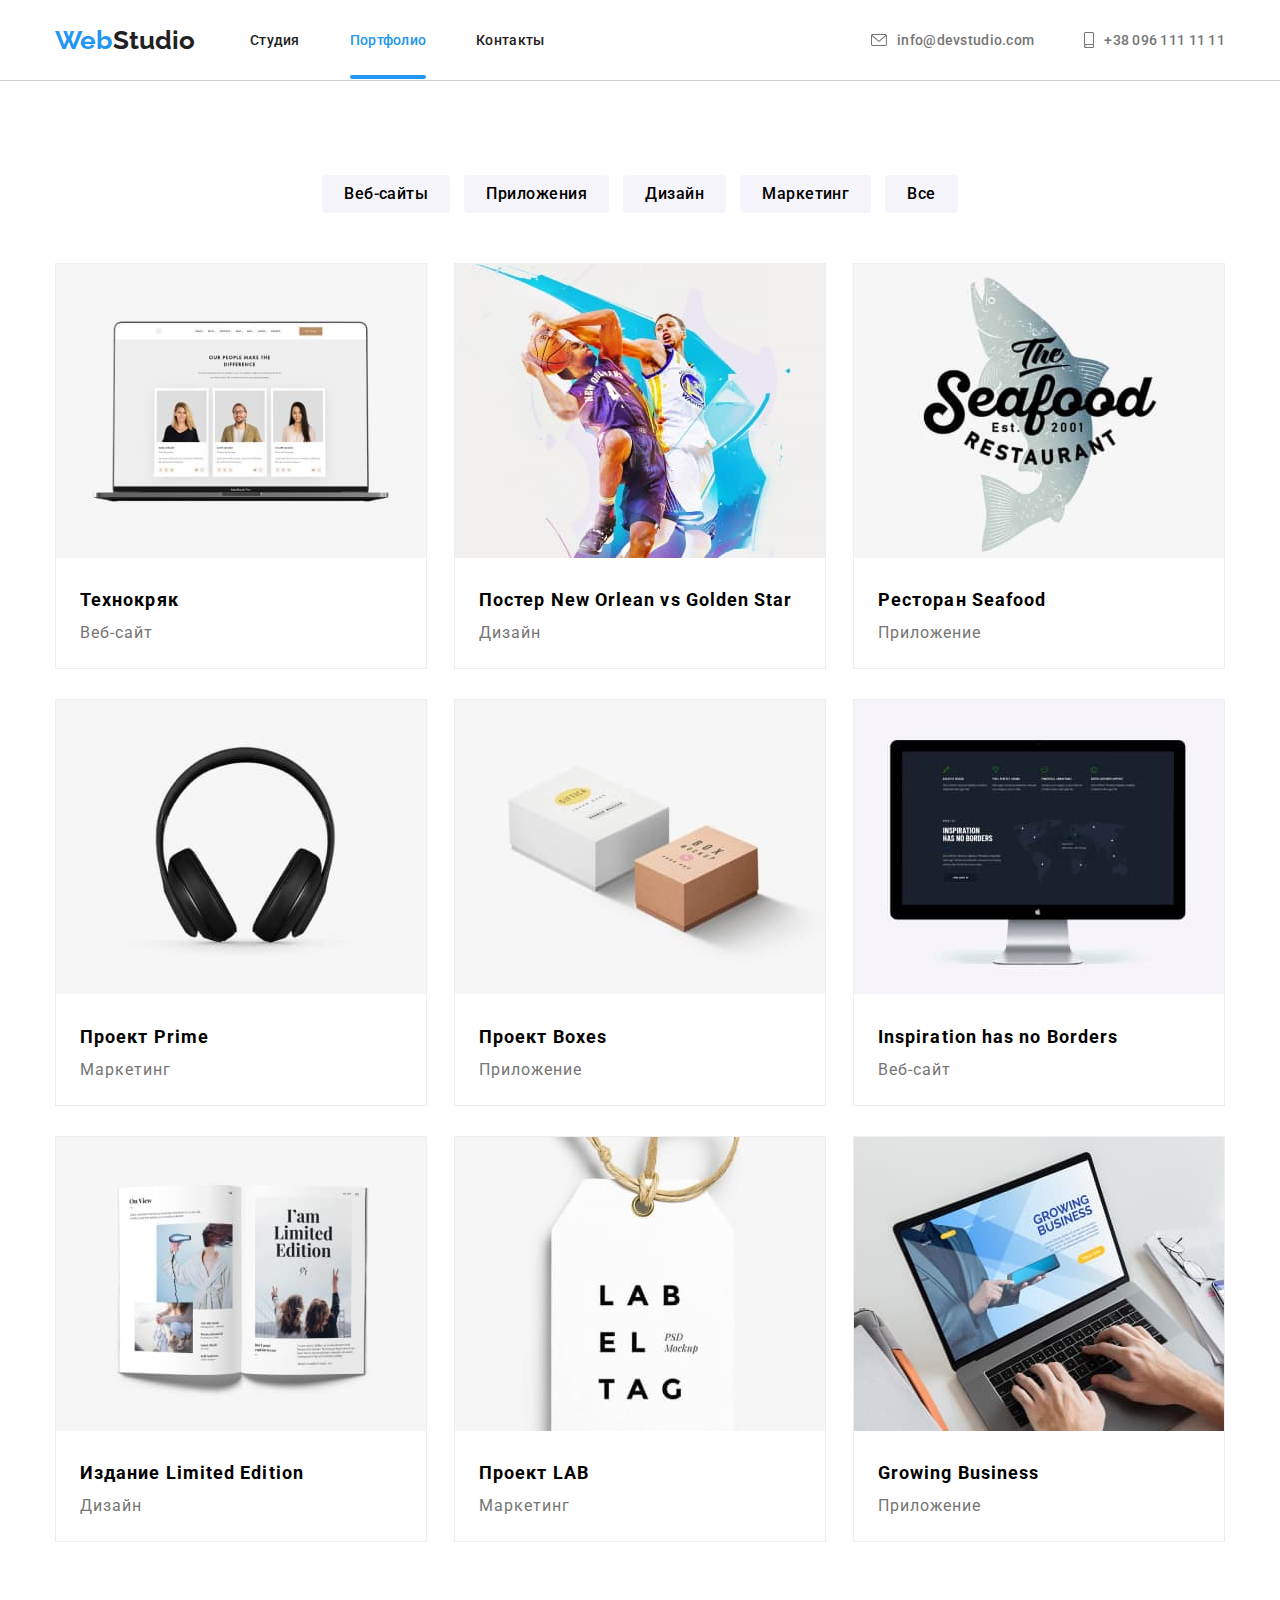
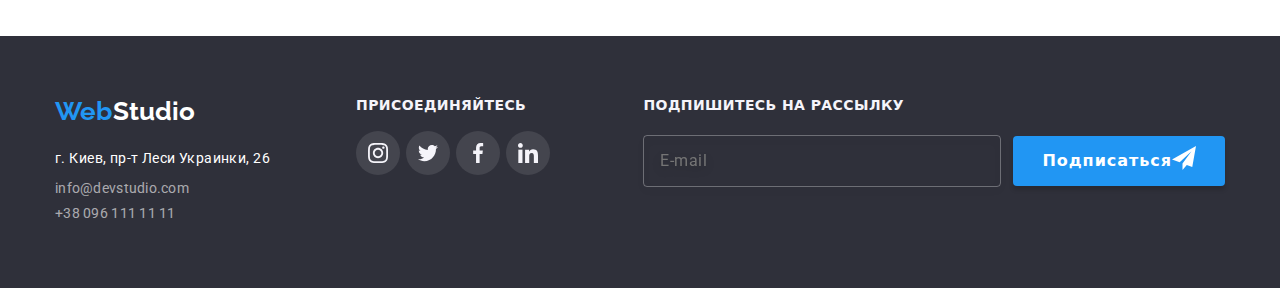
==== commit 609614f3: "add hero" ====
--- a/portfolio.html
+++ b/portfolio.html
@@ -7,6 +7,7 @@
       content="width=device-width, initial-scale=1.0"
       lang="ru"
     />
+    <meta name="viewport" content="width=device-width, initial-scale=1.0" />
     <link
       rel="stylesheet"
       href="https://cdnjs.cloudflare.com/ajax/libs/modern-normalize/1.0.0/modern-normalize.min.css"
--- a/css/main.min.css
+++ b/css/main.min.css
@@ -1,2 +1,2 @@
-:root{--accent-color: #2196f3;--light-gray-color: #f5f4fa;--dark-gray-color: #757575;--black-color: #212121;--primary-font: "Raleway", sans-serif;--secondary-font: "Roboto", sans-serif}.visually-hidden{position:absolute;width:1px;height:1px;margin:-1px;padding:0;overflow:hidden;border:0;clip:rect(0 0 0 0)}*,*::before,*::after{box-sizing:border-box}h1,h2,h3,ul{margin:0;padding:0}p,pre{margin:0;padding:0}a:hover,a:focus{text-decoration:none}li{list-style:none;margin:0;padding:0}address{font-style:unset}.link-without-underline{color:var(--black-color)}pre{font-family:var(--secondary-font)}main{font-family:var(--secondary-font)}.button{font-family:var(--secondary-font);font-weight:500;letter-spacing:0.03em;line-height:1.625}.container{width:1200px;padding-left:15px;padding-right:15px;margin-left:auto;margin-right:auto;background-color:transparent}.our-work-section{padding-top:94px;padding-bottom:94px}.virtues{padding-top:94px}.virtues p{padding-top:10px;font-weight:400;font-size:14px;line-height:1.714;letter-spacing:0.05em;color:var(--dark-gray-color)}.virtues-list{display:flex;justify-content:space-between;padding:0px}.virtues-list li:nth-child(n+2){margin-left:30px}.virtues-item{display:inline-block;font-weight:bold;min-height:101px;min-width:270px;font-size:14px}.virtues-item h3{font-size:16px;text-transform:uppercase;line-height:1.172;margin-top:30px}.virtues-image{width:270px;min-height:120px;background:#f5f4fa;border-radius:4px;display:flex;align-items:center}.virtues-image>svg{display:flex;align-self:center;justify-items:center;margin:auto}.location{text-decoration:none;font-weight:400;font-size:14px;line-height:1.71;letter-spacing:0.03em;font-family:var(--secondary-font);color:#ffffff}footer{background-color:#2f303a;height:252px}footer .logo__right-part{color:#ffffff}.address-block{min-width:231px;margin-top:20px}.address-item{transition:color cubic-bezier(0.4, 0, 0.2, 1) 250ms;font-family:var(--secondary-font);text-decoration:none;font-weight:400;font-size:14px;line-height:1.143;letter-spacing:0.02em;font-style:normal;color:rgba(255,255,255,0.6)}.address-item:nth-child(n+2){display:flex;padding-top:9px}.address-item:hover,.address-item:focus{color:var(--accent-color)}.footer-container{min-height:252px;padding-top:60px;padding-bottom:60px;background:#2f303a}.footer-blocks{display:flex}.footer-blocks .social-link{transition:background-color cubic-bezier(0.4, 0, 0.2, 1) 250ms;background-color:rgba(255,255,255,0.1);color:var(--light-gray-color)}.right-block .social-link:hover,.right-block .social-link:focus{background-color:var(--accent-color)}.right-block{display:block;margin-left:70px;width:206px}.right-block li{display:flex;justify-content:space-between}.right-block span,.form-block span{text-transform:uppercase;color:var(--light-gray-color);font-size:14px;font-weight:700;line-height:16px;letter-spacing:0.03em}.form-block{margin-left:93px}.sub-form{margin-top:20px;display:flex;justify-content:space-between}.sub-form__input{background-color:transparent;color:rgba(255,255,255,0.6);min-width:358px;line-height:1.25;font-family:var(--secondary-font);font-size:16px;letter-spacing:0.03em;border:1px solid rgba(255,255,255,0.3);filter:drop-shadow(0px 4px 4px rgba(0,0,0,0.15));border-radius:4px;padding-left:16px;padding-top:15px;padding-bottom:15px}.sub-form__btn{margin-top:0px;margin-left:12px;padding:10px 29px;display:flex;justify-content:space-between;align-self:center}.sub-form__btn::after{content:"";width:24px;height:24px;background-image:url(../image/send.svg)}.modal{position:absolute;left:50%;top:50%;transform:translate(-50%, -50%);border-radius:4px;height:581px;width:528px;padding:40px;background:#ffffff;box-shadow:0px 1px 3px rgba(0,0,0,0.12),0px 1px 1px rgba(0,0,0,0.14),0px 2px 1px rgba(0,0,0,0.2);border-radius:4px;opacity:1}.form-header{font-family:var(--secondary-font);font-size:20px;font-weight:700;line-height:1.15;letter-spacing:0.03em;text-align:center}.modal__form{display:flex;flex-direction:column}.modal__form-input{cursor:pointer;height:40px;width:100%;padding:0 0 0 42px;border-radius:4px;margin-top:4px;border:1px solid rgba(33,33,33,0.2);transition:border-color cubic-bezier(0.4, 0, 0.2, 1) 250ms}.modal__form-input:focus,.modal__form-input:hover{outline:none;border-color:var(--accent-color)}.modal__form-icon{fill:currentColor;position:absolute;display:block;left:12px;bottom:11px;transition:color 250ms cubic-bezier(0.4, 0, 0.2, 1)}.modal__form-input:hover ~ .modal__form-icon,.modal__form-input:focus ~ .modal__form-icon{color:var(--accent-color)}.modal__form-field{position:relative;margin-top:10px;color:var(--dark-gray-color);font-family:var(--secondary-font);font-size:12px;line-height:1.172;letter-spacing:0.01em}.modal__form-input-padding{position:relative;display:block;margin-top:4px;color:var(--black-color)}.modal__form-comment{width:100%;height:120px;cursor:pointer;padding:12px 16px;margin-top:4px;resize:none;border:1px solid rgba(33,33,33,0.2);border-radius:4px;transition:border-color cubic-bezier(0.4, 0, 0.2, 1) 250ms}.modal__form-comment:hover,.modal__form-comment:focus{outline:none;border-color:var(--accent-color)}.check__box{margin-right:8px;background-image:url(../image/form-check-ckecked.svg);background-position:center;display:block;align-self:center;width:16px;height:15px;border-radius:2px;border:2px var(--black-color) solid}.check__box:focus{border:4px var(--accent-color) initial}.modal__form-checkbox:checked+.check__box{background-color:var(--accent-color);border-color:var(--accent-color)}.modal__form-policytext{font-family:var(--secondary-font);font-size:14px;line-height:1.71;letter-spacing:0.03em;margin-left:12px;margin-top:20px;display:flex;justify-content:center;color:var(--dark-gray-color)}.modal__form-policytext a{color:var(--accent-color);text-decoration-skip-ink:none;padding-left:4px}.modal__form-comment::placeholder{color:rgba(117,117,117,0.5)}.close-btn{position:absolute;display:flex;justify-content:center;width:30px;height:30px;right:8px;top:8px;cursor:pointer;color:var(--dark-gray-color);background-color:#ffffff;border:1px solid rgba(0,0,0,0.1);border-radius:50%;transition:color 250ms cubic-bezier(0.4, 0, 0.2, 1)}.close-btn:hover,.close-btn:focus{color:var(--accent-color);border-color:var(--accent-color)}.close-btn__icon{display:block;align-self:center;width:18px;height:18px;fill:currentColor}.works-cards{display:flex;padding-top:20px;justify-content:space-between;flex-wrap:wrap}.works-cards .cards-title{font-weight:700;font-size:18px;line-height:2;letter-spacing:0.06em}.works-cards p{font-weight:400;font-size:16px;line-height:1.875;letter-spacing:0.06em;color:var(--dark-gray-color);display:inline-block;min-width:270px}.works-cards li{min-width:370px;box-sizing:border-box}.our-works,.our-clients{padding-bottom:94px;padding-top:94px}.cards-description{padding:20px 24px}.our-work__container,.our-clients ul{padding-top:50px}.our-work__list{display:flex;justify-content:space-between}.our-work__list__item{position:relative}.our-work__list__item:nth-child(n+2){margin-left:30px}.our-work__list__item__label{position:absolute;bottom:0;left:0;transform:translateY(-4px);font-family:var(--secondary-font);font-size:14px;font-weight:700;line-height:1.14;letter-spacing:0.03em;text-transform:uppercase;display:flex;justify-content:center;align-items:center;color:#ffffff;min-height:70px;width:100%;background-color:rgba(47,48,58,0.8)}.our-clients ul{display:flex;padding-top:50px;justify-content:space-between}.our-clients__link{display:flex;justify-content:center;align-items:center;fill:currentColor;border:1px solid #afb1b8;border-radius:4px;width:170px;height:90px;transition:all 250ms cubic-bezier(0.4, 0, 0.2, 1);color:#afb1b8}.our-clients__link:focus,.our-clients__link:hover{color:#2196f3}.section-hero{padding-top:200px;padding-bottom:200px;background-image:linear-gradient(rgba(47,48,58,0.4), rgba(47,48,58,0.4)),url("../image/hero.jpg");background-size:cover;background-repeat:no-repeat;background-position:center}.hero{display:flex;flex-direction:column;justify-content:center}.hero__button{margin-top:30px}.team-container{padding-top:50px;display:flex;justify-content:space-between}.our-team{min-height:648px;background:#f5f4fa}.team p{color:var(--dark-gray-color);font-size:16px;line-height:1.87;font-weight:400}.employee-card{display:flex;flex-direction:column;padding-bottom:20px;align-items:center;min-height:368px;background-color:#ffffff;box-shadow:0px 1px 3px rgba(0,0,0,0.12),0px 1px 1px rgba(0,0,0,0.14),0px 2px 1px rgba(0,0,0,0.2);border-radius:0px 0px 4px 4px}.employee-card span{color:var(--dark-gray-color);font-weight:400;font-size:16px;line-height:1.188;min-width:100px;margin-top:10px}.employee-card h3{color:var(--black-color);font-weight:500;font-size:16px;line-height:1.188;margin-top:30px}.border-bottom{border-bottom:1px solid;border-color:#cecece}.border-around{border:1px solid;border-color:#eeeeee;margin-top:30px;box-shadow:0px 0px 0px transparent;transition:box-shadow 250ms cubic-bezier(0.4, 0, 0.2, 1)}.border-around:focus,.border-around:hover{box-shadow:0px 1px 1px rgba(0,0,0,0.12),0px 4px 4px rgba(0,0,0,0.06),1px 4px 6px rgba(0,0,0,0.16)}.card-with-overlay{position:relative;overflow:hidden}.card-with-overlay__text-on-focus{display:flex;justify-content:center;align-items:center;position:absolute;bottom:-298px;left:0;width:100%;height:100%;padding:63px 24px;background-color:rgba(33,150,243,0.9);font-family:var(--secondary-font);font-size:18px;line-height:1.56;letter-spacing:0.03em;transform:translateY(0px);color:#ffffff;transition:all 250ms cubic-bezier(0.4, 0, 0.2, 1)}.border-around:focus .card-with-overlay__text-on-focus,.border-around:hover .card-with-overlay__text-on-focus{transform:translateY(-298px);transition:transform 250ms cubic-bezier(0.4, 0, 0.2, 1)}.blue-button{background-color:var(--accent-color);color:#ffffff;font-weight:700;font-size:16px;line-height:1.87;letter-spacing:0.06em;align-self:center;padding:10px 32px;min-width:200px;border:none;box-shadow:0px 4px 4px rgba(0,0,0,0.15);border-radius:4px;cursor:pointer}.backdrop{position:fixed;top:0;left:0;width:100%;height:100%;background-color:rgba(0,0,0,0.2);z-index:100;transition:all cubic-bezier(0.4, 0, 0.2, 1) 250ms;scale:1}.backdrop.is-hidden{pointer-events:none;opacity:0;scale:0}.buttons-list{display:flex;justify-content:center;min-width:611px}.buttons-list li:nth-child(n+2){margin-left:14px}.buttons-list button{transition:color cubic-bezier(0.4, 0, 0.2, 1) 250ms;background-color:var(--light-gray-color);border-radius:4px;border:none;padding:6px 22px;font-size:16px}.buttons-list a{text-decoration:none;color:var(--black-color);font-weight:500;font-size:16px;line-height:1.26;text-align:center;letter-spacing:0.03em}.buttons-list button:hover,.buttons-list button:focus{background-color:var(--accent-color);color:#ffffff;outline:none}.current-page{position:relative;color:var(--accent-color)}.current-page::after{content:"";position:absolute;bottom:0;left:0;display:flex;width:100%;height:4px;border-radius:2px;margin-bottom:-31px;background-color:var(--accent-color)}.logo{display:inline-block;font-family:var(--primary-font);font-weight:700;font-size:26px;line-height:1.174;text-decoration:none;align-self:center;min-width:145px}.logo__left-part{color:var(--accent-color)}.logo__right-part{margin-left:-5px}header .logo__right-part{color:var(--black-color)}.contacts__item__image{fill:currentColor;margin-right:10px}.navigation-bar__pages{display:flex}.navigation-bar{display:flex;justify-content:space-between;align-items:center;min-height:80px}.contacts__item__address{transition:color cubic-bezier(0.4, 0, 0.2, 1) 250ms;color:var(--dark-gray-color);display:flex;align-items:center;justify-content:space-around}.contacts__item__address:hover .contacts__item__link,.contacts__item__address:focus .contacts__item__link,.contacts__item__address:hover,.contacts__item__address:focus{color:var(--accent-color)}.navigation-list__item:hover,.navigation-list__item:focus{color:var(--accent-color);text-decoration:none}.navigation-list,.navigation-bar__contacts{display:flex;justify-content:space-between;align-items:center;font-family:var(--secondary-font)}.navigation-list__item{transition:color cubic-bezier(0.4, 0, 0.2, 1) 250ms;margin-left:50px;text-decoration:none;font-weight:500;font-size:14px;line-height:1.143;letter-spacing:0.02em;font-family:var(--secondary-font)}.contacts__item__link{transition:all cubic-bezier(0.4, 0, 0.2, 1) 250ms;align-content:space-between;text-decoration:none;font-weight:500;font-size:14px;line-height:1.143;letter-spacing:0.02em;color:var(--dark-gray-color);font-style:normal}.navigation-bar__contacts__item:nth-of-type(2){margin-left:50px}.contacts__item__link:hover,.contacts__item__link:focus{color:var(--accent-color)}.section-heading{text-align:center;color:var(--black-color);font-weight:700;font-size:36px;line-height:1.167;letter-spacing:0.03em}h1{width:696px;min-height:120px;font-weight:900;font-size:44px;line-height:1.36;text-align:center;letter-spacing:0.06em;text-transform:uppercase;color:#ffffff;align-self:center}.modal__form-btn{background-color:var(--accent-color);color:#ffffff;font-weight:700;font-size:16px;line-height:1.87;letter-spacing:0.06em;align-self:center;margin-top:30px;padding:10px 32px;min-width:200px;border:none;box-shadow:0px 4px 4px rgba(0,0,0,0.15);border-radius:4px;cursor:pointer}.social-list{display:flex;justify-content:space-between;margin-top:16px}.social-link{transition:all cubic-bezier(0.4, 0, 0.2, 1) 250ms;color:#afb1b8;display:flex;justify-content:center;align-items:center;height:44px;width:44px;border-radius:50px}.social-link:hover,.social-link:focus{background-color:var(--accent-color);color:#ffffff}.social-image{display:block;fill:currentColor;width:20px;height:20px}
+:root{--accent-color: #2196f3;--light-gray-color: #f5f4fa;--dark-gray-color: #757575;--black-color: #212121;--primary-font: "Raleway", sans-serif;--secondary-font: "Roboto", sans-serif}.visually-hidden{position:absolute;width:1px;height:1px;margin:-1px;padding:0;overflow:hidden;border:0;clip:rect(0 0 0 0)}*,*::before,*::after{box-sizing:border-box}h1,h2,h3,ul{margin:0;padding:0}p,pre{margin:0;padding:0}a:hover,a:focus{text-decoration:none}li{list-style:none;margin:0;padding:0}address{font-style:unset}.link-without-underline{color:var(--black-color)}pre{font-family:var(--secondary-font)}main{font-family:var(--secondary-font)}.button{font-family:var(--secondary-font);font-weight:500;letter-spacing:0.03em;line-height:1.625}.container{width:100%;padding-left:15px;padding-right:15px;background-color:transparent}@media screen and (min-width: 480px){.container{max-width:480px;margin:0 auto}}@media screen and (min-width: 768px){.container{max-width:768px;padding:0 39px}}@media screen and (min-width: 1200px){.container{max-width:1200px;padding:0 15px}}.our-work-section{padding-top:94px;padding-bottom:94px}.blue-button{background-color:var(--accent-color);color:#ffffff;font-weight:700;font-size:16px;line-height:1.87;letter-spacing:0.06em;align-self:center;padding:10px 32px;min-width:200px;border:none;box-shadow:0px 4px 4px rgba(0,0,0,0.15);border-radius:4px;cursor:pointer}.backdrop{position:fixed;top:0;left:0;width:100%;height:100%;background-color:rgba(0,0,0,0.2);z-index:100;transition:all cubic-bezier(0.4, 0, 0.2, 1) 250ms;scale:1}.backdrop.is-hidden{pointer-events:none;opacity:0;scale:0}.buttons-list{display:flex;justify-content:center;min-width:611px}.buttons-list li:nth-child(n+2){margin-left:14px}.buttons-list button{transition:color cubic-bezier(0.4, 0, 0.2, 1) 250ms;background-color:var(--light-gray-color);border-radius:4px;border:none;padding:6px 22px;font-size:16px}.buttons-list a{text-decoration:none;color:var(--black-color);font-weight:500;font-size:16px;line-height:1.26;text-align:center;letter-spacing:0.03em}.buttons-list button:hover,.buttons-list button:focus{background-color:var(--accent-color);color:#ffffff;outline:none}.current-page{position:relative;color:var(--accent-color)}.current-page::after{content:"";position:absolute;bottom:0;left:0;display:flex;width:100%;height:4px;border-radius:2px;margin-bottom:-31px;background-color:var(--accent-color)}.logo{display:inline-block;font-family:var(--primary-font);font-weight:700;font-size:26px;line-height:1.174;text-decoration:none;align-self:center;min-width:145px}.logo__left-part{color:var(--accent-color)}.logo__right-part{margin-left:-5px}header .logo__right-part{color:var(--black-color)}.contacts__item__image{fill:currentColor;margin-right:10px}.navigation-bar__pages{display:flex}.navigation-bar{display:flex;justify-content:space-between;align-items:center;min-height:80px}.contacts__item__address{transition:color cubic-bezier(0.4, 0, 0.2, 1) 250ms;color:var(--dark-gray-color);display:flex;align-items:center;justify-content:space-around}.contacts__item__address:hover .contacts__item__link,.contacts__item__address:focus .contacts__item__link,.contacts__item__address:hover,.contacts__item__address:focus{color:var(--accent-color)}.navigation-list__item:hover,.navigation-list__item:focus{color:var(--accent-color);text-decoration:none}.navigation-list,.navigation-bar__contacts{display:flex;justify-content:space-between;align-items:center;font-family:var(--secondary-font)}.navigation-list__item{transition:color cubic-bezier(0.4, 0, 0.2, 1) 250ms;margin-left:50px;text-decoration:none;font-weight:500;font-size:14px;line-height:1.143;letter-spacing:0.02em;font-family:var(--secondary-font)}.contacts__item__link{transition:all cubic-bezier(0.4, 0, 0.2, 1) 250ms;align-content:space-between;text-decoration:none;font-weight:500;font-size:14px;line-height:1.143;letter-spacing:0.02em;color:var(--dark-gray-color);font-style:normal}.navigation-bar__contacts__item:nth-of-type(2){margin-left:50px}.contacts__item__link:hover,.contacts__item__link:focus{color:var(--accent-color)}.section-heading{text-align:center;color:var(--black-color);font-weight:700;font-size:36px;line-height:1.167;letter-spacing:0.03em}h1{min-height:120px;font-weight:900;font-size:44px;line-height:1.36;text-align:center;letter-spacing:0.06em;text-transform:uppercase;color:#ffffff;align-self:center}.modal__form-btn{background-color:var(--accent-color);color:#ffffff;font-weight:700;font-size:16px;line-height:1.87;letter-spacing:0.06em;align-self:center;margin-top:30px;padding:10px 32px;min-width:200px;border:none;box-shadow:0px 4px 4px rgba(0,0,0,0.15);border-radius:4px;cursor:pointer}.social-list{display:flex;justify-content:space-between;margin-top:16px}.social-link{transition:all cubic-bezier(0.4, 0, 0.2, 1) 250ms;color:#afb1b8;display:flex;justify-content:center;align-items:center;height:44px;width:44px;border-radius:50px}.social-link:hover,.social-link:focus{background-color:var(--accent-color);color:#ffffff}.social-image{display:block;fill:currentColor;width:20px;height:20px}.virtues{padding-top:94px}.virtues p{padding-top:10px;font-weight:400;font-size:14px;line-height:1.714;letter-spacing:0.05em;color:var(--dark-gray-color)}.virtues-list{display:flex;justify-content:space-between;padding:0px}.virtues-list li:nth-child(n+2){margin-left:30px}.virtues-item{display:inline-block;font-weight:bold;min-height:101px;min-width:270px;font-size:14px}.virtues-item h3{font-size:16px;text-transform:uppercase;line-height:1.172;margin-top:30px}.virtues-image{width:270px;min-height:120px;background:#f5f4fa;border-radius:4px;display:flex;align-items:center}.virtues-image>svg{display:flex;align-self:center;justify-items:center;margin:auto}.location{text-decoration:none;font-weight:400;font-size:14px;line-height:1.71;letter-spacing:0.03em;font-family:var(--secondary-font);color:#ffffff}footer{background-color:#2f303a;height:252px}footer .logo__right-part{color:#ffffff}.address-block{min-width:231px;margin-top:20px}.address-item{transition:color cubic-bezier(0.4, 0, 0.2, 1) 250ms;font-family:var(--secondary-font);text-decoration:none;font-weight:400;font-size:14px;line-height:1.143;letter-spacing:0.02em;font-style:normal;color:rgba(255,255,255,0.6)}.address-item:nth-child(n+2){display:flex;padding-top:9px}.address-item:hover,.address-item:focus{color:var(--accent-color)}.footer-container{min-height:252px;padding-top:60px;padding-bottom:60px;background:#2f303a}.footer-blocks{display:flex}.footer-blocks .social-link{transition:background-color cubic-bezier(0.4, 0, 0.2, 1) 250ms;background-color:rgba(255,255,255,0.1);color:var(--light-gray-color)}.right-block .social-link:hover,.right-block .social-link:focus{background-color:var(--accent-color)}.right-block{display:block;margin-left:70px;width:206px}.right-block li{display:flex;justify-content:space-between}.right-block span,.form-block span{text-transform:uppercase;color:var(--light-gray-color);font-size:14px;font-weight:700;line-height:16px;letter-spacing:0.03em}.form-block{margin-left:93px}.sub-form{margin-top:20px;display:flex;justify-content:space-between}.sub-form__input{background-color:transparent;color:rgba(255,255,255,0.6);min-width:358px;line-height:1.25;font-family:var(--secondary-font);font-size:16px;letter-spacing:0.03em;border:1px solid rgba(255,255,255,0.3);filter:drop-shadow(0px 4px 4px rgba(0,0,0,0.15));border-radius:4px;padding-left:16px;padding-top:15px;padding-bottom:15px}.sub-form__btn{margin-top:0px;margin-left:12px;padding:10px 29px;display:flex;justify-content:space-between;align-self:center}.sub-form__btn::after{content:"";width:24px;height:24px;background-image:url(../image/send.svg)}.modal{position:absolute;left:50%;top:50%;transform:translate(-50%, -50%);border-radius:4px;height:581px;width:528px;padding:40px;background:#ffffff;box-shadow:0px 1px 3px rgba(0,0,0,0.12),0px 1px 1px rgba(0,0,0,0.14),0px 2px 1px rgba(0,0,0,0.2);border-radius:4px;opacity:1}.form-header{font-family:var(--secondary-font);font-size:20px;font-weight:700;line-height:1.15;letter-spacing:0.03em;text-align:center}.modal__form{display:flex;flex-direction:column}.modal__form-input{cursor:pointer;height:40px;width:100%;padding:0 0 0 42px;border-radius:4px;margin-top:4px;border:1px solid rgba(33,33,33,0.2);transition:border-color cubic-bezier(0.4, 0, 0.2, 1) 250ms}.modal__form-input:focus,.modal__form-input:hover{outline:none;border-color:var(--accent-color)}.modal__form-icon{fill:currentColor;position:absolute;display:block;left:12px;bottom:11px;transition:color 250ms cubic-bezier(0.4, 0, 0.2, 1)}.modal__form-input:hover ~ .modal__form-icon,.modal__form-input:focus ~ .modal__form-icon{color:var(--accent-color)}.modal__form-field{position:relative;margin-top:10px;color:var(--dark-gray-color);font-family:var(--secondary-font);font-size:12px;line-height:1.172;letter-spacing:0.01em}.modal__form-input-padding{position:relative;display:block;margin-top:4px;color:var(--black-color)}.modal__form-comment{width:100%;height:120px;cursor:pointer;padding:12px 16px;margin-top:4px;resize:none;border:1px solid rgba(33,33,33,0.2);border-radius:4px;transition:border-color cubic-bezier(0.4, 0, 0.2, 1) 250ms}.modal__form-comment:hover,.modal__form-comment:focus{outline:none;border-color:var(--accent-color)}.check__box{margin-right:8px;background-image:url(../image/form-check-ckecked.svg);background-position:center;display:block;align-self:center;width:16px;height:15px;border-radius:2px;border:2px var(--black-color) solid}.check__box:focus{border:4px var(--accent-color) initial}.modal__form-checkbox:checked+.check__box{background-color:var(--accent-color);border-color:var(--accent-color)}.modal__form-policytext{font-family:var(--secondary-font);font-size:14px;line-height:1.71;letter-spacing:0.03em;margin-left:12px;margin-top:20px;display:flex;justify-content:center;color:var(--dark-gray-color)}.modal__form-policytext a{color:var(--accent-color);text-decoration-skip-ink:none;padding-left:4px}.modal__form-comment::placeholder{color:rgba(117,117,117,0.5)}.close-btn{position:absolute;display:flex;justify-content:center;width:30px;height:30px;right:8px;top:8px;cursor:pointer;color:var(--dark-gray-color);background-color:#ffffff;border:1px solid rgba(0,0,0,0.1);border-radius:50%;transition:color 250ms cubic-bezier(0.4, 0, 0.2, 1)}.close-btn:hover,.close-btn:focus{color:var(--accent-color);border-color:var(--accent-color)}.close-btn__icon{display:block;align-self:center;width:18px;height:18px;fill:currentColor}.works-cards{display:flex;padding-top:20px;justify-content:space-between;flex-wrap:wrap}.works-cards .cards-title{font-weight:700;font-size:18px;line-height:2;letter-spacing:0.06em}.works-cards p{font-weight:400;font-size:16px;line-height:1.875;letter-spacing:0.06em;color:var(--dark-gray-color);display:inline-block;min-width:270px}.works-cards li{min-width:370px;box-sizing:border-box}.our-works,.our-clients{padding-bottom:94px;padding-top:94px}.cards-description{padding:20px 24px}.our-work__container,.our-clients ul{padding-top:50px}.our-work__list{display:flex;justify-content:space-between}.our-work__list__item{position:relative}.our-work__list__item:nth-child(n+2){margin-left:30px}.our-work__list__item__label{position:absolute;bottom:0;left:0;transform:translateY(-4px);font-family:var(--secondary-font);font-size:14px;font-weight:700;line-height:1.14;letter-spacing:0.03em;text-transform:uppercase;display:flex;justify-content:center;align-items:center;color:#ffffff;min-height:70px;width:100%;background-color:rgba(47,48,58,0.8)}.our-clients ul{display:flex;padding-top:50px;justify-content:space-between}.our-clients__link{display:flex;justify-content:center;align-items:center;fill:currentColor;border:1px solid #afb1b8;border-radius:4px;width:170px;height:90px;transition:all 250ms cubic-bezier(0.4, 0, 0.2, 1);color:#afb1b8}.our-clients__link:focus,.our-clients__link:hover{color:#2196f3}.hero-block__label{font-weight:900;font-family:var(--secondary-font);font-size:26px;line-height:1.62;text-align:center;letter-spacing:0.06em;text-transform:uppercase;color:#ffffff}.hero-block{padding:118px 60px;display:flex;flex-direction:column;align-items:center;background-image:linear-gradient(rgba(47,48,58,0.4), rgba(47,48,58,0.4)),url("../image/hero/hero-mobile.jpg");background-size:cover;background-repeat:no-repeat;background-position:center top}.hero-block__button{margin-top:30px}@media screen and (min-device-pixel-ratio: 2) and (min-width: 320px), screen and (min-resolution: 192dpi) and (min-width: 320px), screen and (min-resolution: 2dppx) and (min-width: 320px){.hero-block{background-image:linear-gradient(rgba(47,48,58,0.4), rgba(47,48,58,0.4)),url("../image/hero/hero-mobile@2x.jpg")}}.team-container{padding-top:50px;display:flex;justify-content:space-between}.our-team{min-height:648px;background:#f5f4fa}.team p{color:var(--dark-gray-color);font-size:16px;line-height:1.87;font-weight:400}.employee-card{display:flex;flex-direction:column;padding-bottom:20px;align-items:center;min-height:368px;background-color:#ffffff;box-shadow:0px 1px 3px rgba(0,0,0,0.12),0px 1px 1px rgba(0,0,0,0.14),0px 2px 1px rgba(0,0,0,0.2);border-radius:0px 0px 4px 4px}.employee-card span{color:var(--dark-gray-color);font-weight:400;font-size:16px;line-height:1.188;min-width:100px;margin-top:10px}.employee-card h3{color:var(--black-color);font-weight:500;font-size:16px;line-height:1.188;margin-top:30px}.border-bottom{border-bottom:1px solid;border-color:#cecece}.border-around{border:1px solid;border-color:#eeeeee;margin-top:30px;box-shadow:0px 0px 0px transparent;transition:box-shadow 250ms cubic-bezier(0.4, 0, 0.2, 1)}.border-around:focus,.border-around:hover{box-shadow:0px 1px 1px rgba(0,0,0,0.12),0px 4px 4px rgba(0,0,0,0.06),1px 4px 6px rgba(0,0,0,0.16)}.card-with-overlay{position:relative;overflow:hidden}.card-with-overlay__text-on-focus{display:flex;justify-content:center;align-items:center;position:absolute;bottom:-298px;left:0;width:100%;height:100%;padding:63px 24px;background-color:rgba(33,150,243,0.9);font-family:var(--secondary-font);font-size:18px;line-height:1.56;letter-spacing:0.03em;transform:translateY(0px);color:#ffffff;transition:all 250ms cubic-bezier(0.4, 0, 0.2, 1)}.border-around:focus .card-with-overlay__text-on-focus,.border-around:hover .card-with-overlay__text-on-focus{transform:translateY(-298px);transition:transform 250ms cubic-bezier(0.4, 0, 0.2, 1)}
 /*# sourceMappingURL=main.min.css.map */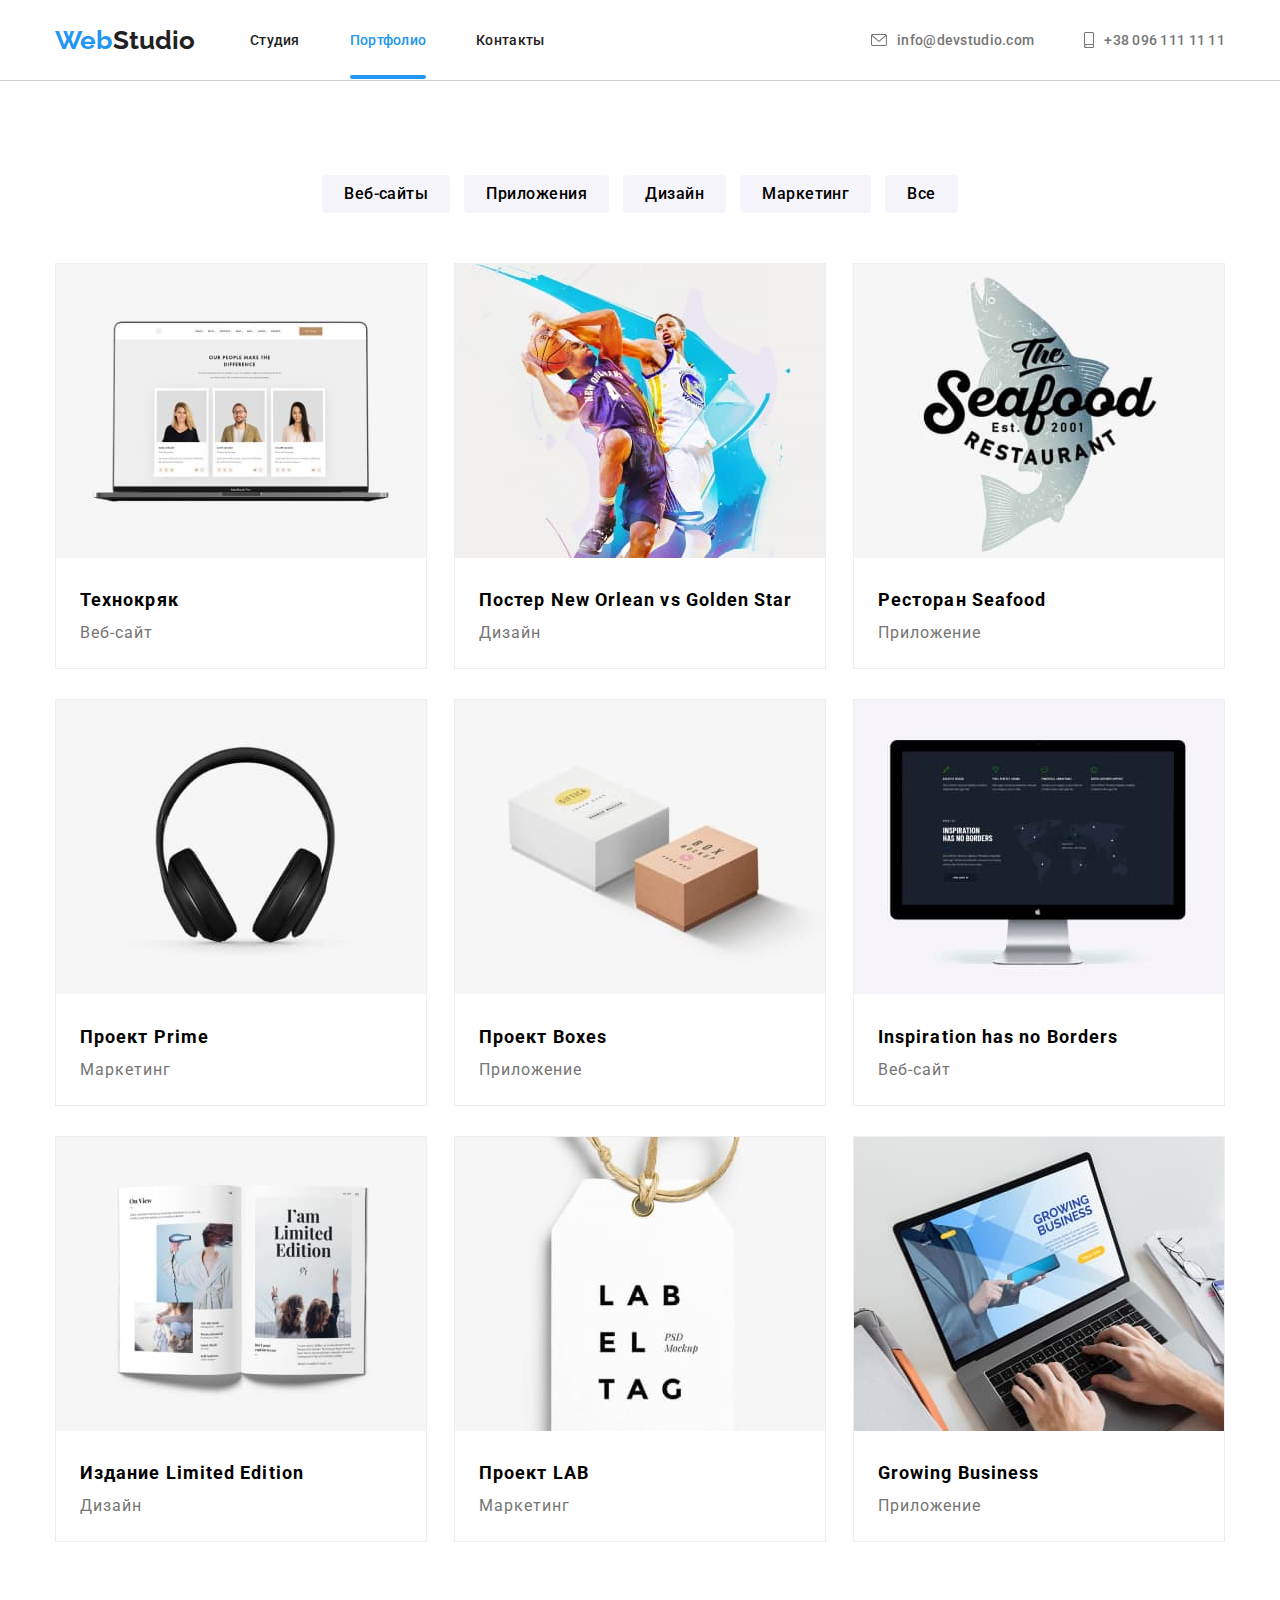
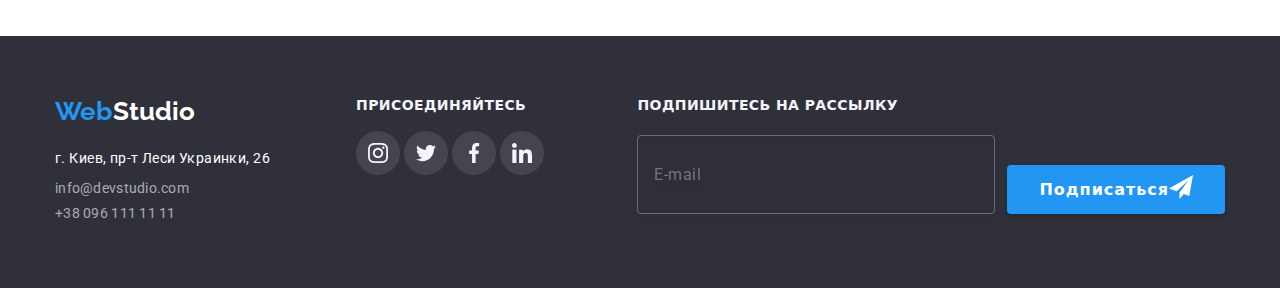
==== commit 3b48f9c5: "Add files via upload" ====
--- a/portfolio.html
+++ b/portfolio.html
@@ -1,285 +1,284 @@
-<!DOCTYPE html>
-<html lang="en">
-  <head>
-    <meta charset="UTF-8" />
-    <meta
-      name="viewport"
-      content="width=device-width, initial-scale=1.0"
-      lang="ru"
-    />
-    <meta name="viewport" content="width=device-width, initial-scale=1.0" />
-    <link
-      rel="stylesheet"
-      href="https://cdnjs.cloudflare.com/ajax/libs/modern-normalize/1.0.0/modern-normalize.min.css"
-    />
-    <link rel="preconnect" href="https://fonts.gstatic.com" />
-    <link
-      href="https://fonts.googleapis.com/css2?family=Raleway:wght@700&family=Roboto:wght@400;500;700;900&display=swap"
-      rel="stylesheet"
-    />
-    <link rel="stylesheet" href="./css/main.min.css" />
-    <title>Portfolio</title>
-  </head>
-  <body>
-    <header>
-      <div class="border-bottom">
-        <div class="navigation-bar container">
-          <nav class="navigation-bar__pages">
-            <a class="logo" href="./index.html">
-              <span class="logo__left-part">Web</span>
-              <span class="logo__right-part">Studio</span>
-            </a>
-            <ul class="navigation-list">
-              <li>
-                <a
-                  class="navigation-list__item link-without-underline"
-                  href="./index.html"
-                  >Студия</a
-                >
-              </li>
-              <li>
-                <a
-                  class="navigation-list__item current-page"
-                  href="./portfolio.html"
-                  >Портфолио</a
-                >
-              </li>
-              <li>
-                <a class="navigation-list__item link-without-underline" href=""
-                  >Контакты</a
-                >
-              </li>
-            </ul>
-          </nav>
-          <ul class="navigation-bar__contacts">
-            <li class="navigation-bar__contacts__item">
-              <address class="contacts__item__address" tabindex="0">
-                <svg width="16" height="12" class="contacts__item__image">
-                  <use href="./image/sprite.svg#icon-envelope"></use>
-                </svg>
-                <a
-                  class="contacts__item__link"
-                  href="mailto:info@devstudio.com"
-                  tabindex="-1"
-                  >info@devstudio.com</a
-                >
-              </address>
-            </li>
-            <li class="navigation-bar__contacts__item">
-              <address class="contacts__item__address" tabindex="0">
-                <svg width="10" height="16" class="contacts__item__image">
-                  <use href="./image/sprite.svg#icon-smartphone"></use>
-                </svg>
-                <a
-                  class="contacts__item__link"
-                  href="tel:+380961111111"
-                  tabindex="-1"
-                  >+38 096 111 11 11</a
-                >
-              </address>
-            </li>
-          </ul>
-        </div>
-      </div>
-    </header>
-    <main>
-      <section title="our_works" class="our-works">
-        <div class="container">
-          <h1 class="visually-hidden">Наши работы</h1>
-          <ul class="buttons-list">
-            <li><button class="button" type="button">Веб-сайты</button></li>
-            <li><button class="button" type="button">Приложения</button></li>
-            <li><button class="button" type="button">Дизайн</button></li>
-            <li><button class="button" type="button">Маркетинг</button></li>
-            <li><button class="button" type="button">Все</button></li>
-          </ul>
-
-          <ul class="works-cards">
-            <li class="border-around" tabindex="0">
-              <div class="card-with-overlay">
-                <img
-                  src="./image/tekhno.jpg"
-                  alt="Сайт с карточками участников проекта на экране ноутбука"
-                  width="370"
-                  height="294"
-                />
-                <span class="card-with-overlay__text-on-focus"
-                  >Технокряк это современная площадка распространения
-                  коронавируса. Компании используют эту платформу для цифрового
-                  шпионажа и атак на защищённые сервера конкурентов.</span
-                >
-              </div>
-              <div class="cards-description">
-                <h2 class="cards-title">Технокряк</h2>
-                <p>Веб-сайт</p>
-              </div>
-            </li>
-            <li class="border-around" tabindex="0">
-              <img
-                src="./image/star.jpg"
-                alt="Баскетболист блокирует баскектболиста с команды противника"
-                width="370"
-                height="294"
-              />
-              <div class="cards-description">
-                <h2 class="cards-title">Постер New Orlean vs Golden Star</h2>
-                <p>Дизайн</p>
-              </div>
-            </li>
-            <li class="border-around" tabindex="0">
-              <img
-                src="./image/restaurant.jpg"
-                alt="Эмблема ресторана"
-                width="370"
-                height="294"
-              />
-              <div class="cards-description">
-                <h2 class="cards-title">Ресторан Seafood</h2>
-                <p>Приложение</p>
-              </div>
-            </li>
-            <li class="border-around" tabindex="0">
-              <img
-                src="./image/prime.jpg"
-                alt="Накладные наушники"
-                width="370"
-                height="294"
-              />
-              <div class="cards-description">
-                <h2 class="cards-title">Проект Prime</h2>
-                <p>Маркетинг</p>
-              </div>
-            </li>
-            <li class="border-around" tabindex="0">
-              <img
-                src="./image/boxes.jpg"
-                alt="Две небольшие коробки"
-                width="370"
-                height="294"
-              />
-              <div class="cards-description">
-                <h2 class="cards-title">Проект Boxes</h2>
-                <p>Приложение</p>
-              </div>
-            </li>
-            <li class="border-around" tabindex="0">
-              <img
-                src="./image/inspiration.jpg"
-                alt="Страница сайта на экране монитора"
-                width="370"
-                height="294"
-              />
-              <div class="cards-description">
-                <h2 class="cards-title">Inspiration has no Borders</h2>
-                <p>Веб-сайт</p>
-              </div>
-            </li>
-            <li class="border-around" tabindex="0">
-              <img
-                src="./image/limited-edition.jpg"
-                alt="Открытый журнал"
-                width="370"
-                height="294"
-              />
-              <div class="cards-description">
-                <h2 class="cards-title">Издание Limited Edition</h2>
-                <p>Дизайн</p>
-              </div>
-            </li>
-            <li class="border-around" tabindex="0">
-              <img src="./image/lab.jpg" alt="Бирка" width="370" height="294" />
-              <div class="cards-description">
-                <h2 class="cards-title">Проект LAB</h2>
-                <p>Маркетинг</p>
-              </div>
-            </li>
-            <li class="border-around" tabindex="0">
-              <img
-                src="./image/growing.jpg"
-                alt="Человек набирает текст на ноутбуке"
-                width="370"
-                height="294"
-              />
-              <div class="cards-description">
-                <h2 class="cards-title">Growing Business</h2>
-                <p>Приложение</p>
-              </div>
-            </li>
-          </ul>
-        </div>
-      </section>
-    </main>
-    <footer class="footer-container">
-      <div class="container footer-blocks">
-        <div>
-          <a class="logo" href="./index.html">
-            <span class="logo__left-part">Web</span>
-            <span class="logo__right-part">Studio</span>
-          </a>
-          <address>
-            <div class="address-block">
-              <a
-                class="location"
-                href="https://www.google.com/maps/d/embed?mid=10uSM3H-mIU3GznYo2szRIEphczw"
-                >г. Киев, пр-т Леси Украинки, 26</a
-              >
-              <a class="address-item" href="mailto:info@devstudio.com">
-                <pre>info@devstudio.com</pre>
-              </a>
-              <a class="address-item" href="tel:+380961111111">
-                <pre>+38 096 111 11 11</pre>
-              </a>
-            </div>
-          </address>
-        </div>
-        <div class="right-block">
-          <span>присоединяйтесь</span>
-          <ul class="social-list">
-            <li class="social-list-item">
-              <a class="social-link" href="https://www.instagram.com/">
-                <svg width="20" height="20" class="social-image">
-                  <use href="./image/sprite.svg#icon-instagram"></use>
-                </svg>
-              </a>
-            </li>
-            <li>
-              <a class="social-link" href="https://twitter.com/?lang=uk">
-                <svg width="20" height="20" class="social-image">
-                  <use href="./image/sprite.svg#icon-twitter"></use>
-                </svg>
-              </a>
-            </li>
-            <li>
-              <a class="social-link" href="https://facebook.com/">
-                <svg width="20" height="20" class="social-image">
-                  <use href="./image/sprite.svg#icon-facebook"></use>
-                </svg>
-              </a>
-            </li>
-            <li>
-              <a class="social-link" href="https://www.linkedin.com/">
-                <svg width="20" height="20" class="social-image">
-                  <use href="./image/sprite.svg#icon-linkedin"></use>
-                </svg>
-              </a>
-            </li>
-          </ul>
-        </div>
-        <div class="form-block">
-          <span>Подпишитесь на рассылку</span>
-          <form class="sub-form">
-            <input
-              type="text"
-              class="sub-form__input"
-              name="user-email-for-subscraption"
-              placeholder="E-mail"
-            />
-            <button class="blue-button sub-form__btn" type="submit">
-              Подписаться
-            </button>
-          </form>
-        </div>
-      </div>
-    </footer>
-  </body>
-</html>
+<!DOCTYPE html>
+<html lang="en">
+  <head>
+    <meta charset="UTF-8" />
+    <meta
+      name="viewport"
+      content="width=device-width, initial-scale=1.0"
+      lang="ru"
+    />
+    <link
+      rel="stylesheet"
+      href="https://cdnjs.cloudflare.com/ajax/libs/modern-normalize/1.0.0/modern-normalize.min.css"
+    />
+    <link rel="preconnect" href="https://fonts.gstatic.com" />
+    <link
+      href="https://fonts.googleapis.com/css2?family=Raleway:wght@700&family=Roboto:wght@400;500;700;900&display=swap"
+      rel="stylesheet"
+    />
+    <link rel="stylesheet" href="./css/main.min.css" />
+    <title>Portfolio</title>
+  </head>
+  <body>
+    <header>
+      <div class="border-bottom">
+        <div class="navigation-bar container">
+          <nav class="navigation-bar__pages">
+            <a class="logo" href="./index.html">
+              <span class="logo__left-part">Web</span>
+              <span class="logo__right-part">Studio</span>
+            </a>
+            <ul class="navigation-list">
+              <li>
+                <a
+                  class="navigation-list__item link-without-underline"
+                  href="./index.html"
+                  >Студия</a
+                >
+              </li>
+              <li>
+                <a
+                  class="navigation-list__item current-page"
+                  href="./portfolio.html"
+                  >Портфолио</a
+                >
+              </li>
+              <li>
+                <a class="navigation-list__item link-without-underline" href=""
+                  >Контакты</a
+                >
+              </li>
+            </ul>
+          </nav>
+          <ul class="navigation-bar__contacts">
+            <li class="navigation-bar__contacts__item">
+              <address class="contacts__item__address" tabindex="0">
+                <svg width="16" height="12" class="contacts__item__image">
+                  <use href="./image/sprite.svg#icon-envelope"></use>
+                </svg>
+                <a
+                  class="contacts__item__link"
+                  href="mailto:info@devstudio.com"
+                  tabindex="-1"
+                  >info@devstudio.com</a
+                >
+              </address>
+            </li>
+            <li class="navigation-bar__contacts__item">
+              <address class="contacts__item__address" tabindex="0">
+                <svg width="10" height="16" class="contacts__item__image">
+                  <use href="./image/sprite.svg#icon-smartphone"></use>
+                </svg>
+                <a
+                  class="contacts__item__link"
+                  href="tel:+380961111111"
+                  tabindex="-1"
+                  >+38 096 111 11 11</a
+                >
+              </address>
+            </li>
+          </ul>
+        </div>
+      </div>
+    </header>
+    <main>
+      <section title="our_works" class="our-works">
+        <div class="container">
+          <h1 class="visually-hidden">Наши работы</h1>
+          <ul class="buttons-list">
+            <li><button class="button" type="button">Веб-сайты</button></li>
+            <li><button class="button" type="button">Приложения</button></li>
+            <li><button class="button" type="button">Дизайн</button></li>
+            <li><button class="button" type="button">Маркетинг</button></li>
+            <li><button class="button" type="button">Все</button></li>
+          </ul>
+
+          <ul class="works-cards">
+            <li class="border-around" tabindex="0">
+              <div class="card-with-overlay">
+                <img
+                  src="./image/tekhno.jpg"
+                  alt="Сайт с карточками участников проекта на экране ноутбука"
+                  width="370"
+                  height="294"
+                />
+                <span class="card-with-overlay__text-on-focus"
+                  >Технокряк это современная площадка распространения
+                  коронавируса. Компании используют эту платформу для цифрового
+                  шпионажа и атак на защищённые сервера конкурентов.</span
+                >
+              </div>
+              <div class="cards-description">
+                <h2 class="cards-title">Технокряк</h2>
+                <p>Веб-сайт</p>
+              </div>
+            </li>
+            <li class="border-around" tabindex="0">
+              <img
+                src="./image/star.jpg"
+                alt="Баскетболист блокирует баскектболиста с команды противника"
+                width="370"
+                height="294"
+              />
+              <div class="cards-description">
+                <h2 class="cards-title">Постер New Orlean vs Golden Star</h2>
+                <p>Дизайн</p>
+              </div>
+            </li>
+            <li class="border-around" tabindex="0">
+              <img
+                src="./image/restaurant.jpg"
+                alt="Эмблема ресторана"
+                width="370"
+                height="294"
+              />
+              <div class="cards-description">
+                <h2 class="cards-title">Ресторан Seafood</h2>
+                <p>Приложение</p>
+              </div>
+            </li>
+            <li class="border-around" tabindex="0">
+              <img
+                src="./image/prime.jpg"
+                alt="Накладные наушники"
+                width="370"
+                height="294"
+              />
+              <div class="cards-description">
+                <h2 class="cards-title">Проект Prime</h2>
+                <p>Маркетинг</p>
+              </div>
+            </li>
+            <li class="border-around" tabindex="0">
+              <img
+                src="./image/boxes.jpg"
+                alt="Две небольшие коробки"
+                width="370"
+                height="294"
+              />
+              <div class="cards-description">
+                <h2 class="cards-title">Проект Boxes</h2>
+                <p>Приложение</p>
+              </div>
+            </li>
+            <li class="border-around" tabindex="0">
+              <img
+                src="./image/inspiration.jpg"
+                alt="Страница сайта на экране монитора"
+                width="370"
+                height="294"
+              />
+              <div class="cards-description">
+                <h2 class="cards-title">Inspiration has no Borders</h2>
+                <p>Веб-сайт</p>
+              </div>
+            </li>
+            <li class="border-around" tabindex="0">
+              <img
+                src="./image/limited-edition.jpg"
+                alt="Открытый журнал"
+                width="370"
+                height="294"
+              />
+              <div class="cards-description">
+                <h2 class="cards-title">Издание Limited Edition</h2>
+                <p>Дизайн</p>
+              </div>
+            </li>
+            <li class="border-around" tabindex="0">
+              <img src="./image/lab.jpg" alt="Бирка" width="370" height="294" />
+              <div class="cards-description">
+                <h2 class="cards-title">Проект LAB</h2>
+                <p>Маркетинг</p>
+              </div>
+            </li>
+            <li class="border-around" tabindex="0">
+              <img
+                src="./image/growing.jpg"
+                alt="Человек набирает текст на ноутбуке"
+                width="370"
+                height="294"
+              />
+              <div class="cards-description">
+                <h2 class="cards-title">Growing Business</h2>
+                <p>Приложение</p>
+              </div>
+            </li>
+          </ul>
+        </div>
+      </section>
+    </main>
+    <footer class="footer-container">
+      <div class="container footer-blocks">
+        <div>
+          <a class="logo" href="./index.html">
+            <span class="logo__left-part">Web</span>
+            <span class="logo__right-part">Studio</span>
+          </a>
+          <address>
+            <div class="address-block">
+              <a
+                class="location"
+                href="https://www.google.com/maps/d/embed?mid=10uSM3H-mIU3GznYo2szRIEphczw"
+                >г. Киев, пр-т Леси Украинки, 26</a
+              >
+              <a class="address-item" href="mailto:info@devstudio.com">
+                <pre>info@devstudio.com</pre>
+              </a>
+              <a class="address-item" href="tel:+380961111111">
+                <pre>+38 096 111 11 11</pre>
+              </a>
+            </div>
+          </address>
+        </div>
+        <div class="right-block">
+          <span>присоединяйтесь</span>
+          <ul class="social-list">
+            <li class="social-list-item">
+              <a class="social-link" href="https://www.instagram.com/">
+                <svg width="20" height="20" class="social-image">
+                  <use href="./image/sprite.svg#icon-instagram"></use>
+                </svg>
+              </a>
+            </li>
+            <li>
+              <a class="social-link" href="https://twitter.com/?lang=uk">
+                <svg width="20" height="20" class="social-image">
+                  <use href="./image/sprite.svg#icon-twitter"></use>
+                </svg>
+              </a>
+            </li>
+            <li>
+              <a class="social-link" href="https://facebook.com/">
+                <svg width="20" height="20" class="social-image">
+                  <use href="./image/sprite.svg#icon-facebook"></use>
+                </svg>
+              </a>
+            </li>
+            <li>
+              <a class="social-link" href="https://www.linkedin.com/">
+                <svg width="20" height="20" class="social-image">
+                  <use href="./image/sprite.svg#icon-linkedin"></use>
+                </svg>
+              </a>
+            </li>
+          </ul>
+        </div>
+        <div class="form-block">
+          <span>Подпишитесь на рассылку</span>
+          <form class="sub-form">
+            <input
+              type="text"
+              class="sub-form__input"
+              name="user-email-for-subscraption"
+              placeholder="E-mail"
+            />
+            <button class="sub-form__btn blue-button" type="submit">
+              Подписаться
+            </button>
+          </form>
+        </div>
+      </div>
+    </footer>
+  </body>
+</html>
--- a/css/main.min.css
+++ b/css/main.min.css
@@ -1,2 +1,2 @@
-:root{--accent-color: #2196f3;--light-gray-color: #f5f4fa;--dark-gray-color: #757575;--black-color: #212121;--primary-font: "Raleway", sans-serif;--secondary-font: "Roboto", sans-serif}.visually-hidden{position:absolute;width:1px;height:1px;margin:-1px;padding:0;overflow:hidden;border:0;clip:rect(0 0 0 0)}*,*::before,*::after{box-sizing:border-box}h1,h2,h3,ul{margin:0;padding:0}p,pre{margin:0;padding:0}a:hover,a:focus{text-decoration:none}li{list-style:none;margin:0;padding:0}address{font-style:unset}.link-without-underline{color:var(--black-color)}pre{font-family:var(--secondary-font)}main{font-family:var(--secondary-font)}.button{font-family:var(--secondary-font);font-weight:500;letter-spacing:0.03em;line-height:1.625}.container{width:100%;padding-left:15px;padding-right:15px;background-color:transparent}@media screen and (min-width: 480px){.container{max-width:480px;margin:0 auto}}@media screen and (min-width: 768px){.container{max-width:768px;padding:0 39px}}@media screen and (min-width: 1200px){.container{max-width:1200px;padding:0 15px}}.our-work-section{padding-top:94px;padding-bottom:94px}.blue-button{background-color:var(--accent-color);color:#ffffff;font-weight:700;font-size:16px;line-height:1.87;letter-spacing:0.06em;align-self:center;padding:10px 32px;min-width:200px;border:none;box-shadow:0px 4px 4px rgba(0,0,0,0.15);border-radius:4px;cursor:pointer}.backdrop{position:fixed;top:0;left:0;width:100%;height:100%;background-color:rgba(0,0,0,0.2);z-index:100;transition:all cubic-bezier(0.4, 0, 0.2, 1) 250ms;scale:1}.backdrop.is-hidden{pointer-events:none;opacity:0;scale:0}.buttons-list{display:flex;justify-content:center;min-width:611px}.buttons-list li:nth-child(n+2){margin-left:14px}.buttons-list button{transition:color cubic-bezier(0.4, 0, 0.2, 1) 250ms;background-color:var(--light-gray-color);border-radius:4px;border:none;padding:6px 22px;font-size:16px}.buttons-list a{text-decoration:none;color:var(--black-color);font-weight:500;font-size:16px;line-height:1.26;text-align:center;letter-spacing:0.03em}.buttons-list button:hover,.buttons-list button:focus{background-color:var(--accent-color);color:#ffffff;outline:none}.current-page{position:relative;color:var(--accent-color)}.current-page::after{content:"";position:absolute;bottom:0;left:0;display:flex;width:100%;height:4px;border-radius:2px;margin-bottom:-31px;background-color:var(--accent-color)}.logo{display:inline-block;font-family:var(--primary-font);font-weight:700;font-size:26px;line-height:1.174;text-decoration:none;align-self:center;min-width:145px}.logo__left-part{color:var(--accent-color)}.logo__right-part{margin-left:-5px}header .logo__right-part{color:var(--black-color)}.contacts__item__image{fill:currentColor;margin-right:10px}.navigation-bar__pages{display:flex}.navigation-bar{display:flex;justify-content:space-between;align-items:center;min-height:80px}.contacts__item__address{transition:color cubic-bezier(0.4, 0, 0.2, 1) 250ms;color:var(--dark-gray-color);display:flex;align-items:center;justify-content:space-around}.contacts__item__address:hover .contacts__item__link,.contacts__item__address:focus .contacts__item__link,.contacts__item__address:hover,.contacts__item__address:focus{color:var(--accent-color)}.navigation-list__item:hover,.navigation-list__item:focus{color:var(--accent-color);text-decoration:none}.navigation-list,.navigation-bar__contacts{display:flex;justify-content:space-between;align-items:center;font-family:var(--secondary-font)}.navigation-list__item{transition:color cubic-bezier(0.4, 0, 0.2, 1) 250ms;margin-left:50px;text-decoration:none;font-weight:500;font-size:14px;line-height:1.143;letter-spacing:0.02em;font-family:var(--secondary-font)}.contacts__item__link{transition:all cubic-bezier(0.4, 0, 0.2, 1) 250ms;align-content:space-between;text-decoration:none;font-weight:500;font-size:14px;line-height:1.143;letter-spacing:0.02em;color:var(--dark-gray-color);font-style:normal}.navigation-bar__contacts__item:nth-of-type(2){margin-left:50px}.contacts__item__link:hover,.contacts__item__link:focus{color:var(--accent-color)}.section-heading{text-align:center;color:var(--black-color);font-weight:700;font-size:36px;line-height:1.167;letter-spacing:0.03em}h1{min-height:120px;font-weight:900;font-size:44px;line-height:1.36;text-align:center;letter-spacing:0.06em;text-transform:uppercase;color:#ffffff;align-self:center}.modal__form-btn{background-color:var(--accent-color);color:#ffffff;font-weight:700;font-size:16px;line-height:1.87;letter-spacing:0.06em;align-self:center;margin-top:30px;padding:10px 32px;min-width:200px;border:none;box-shadow:0px 4px 4px rgba(0,0,0,0.15);border-radius:4px;cursor:pointer}.social-list{display:flex;justify-content:space-between;margin-top:16px}.social-link{transition:all cubic-bezier(0.4, 0, 0.2, 1) 250ms;color:#afb1b8;display:flex;justify-content:center;align-items:center;height:44px;width:44px;border-radius:50px}.social-link:hover,.social-link:focus{background-color:var(--accent-color);color:#ffffff}.social-image{display:block;fill:currentColor;width:20px;height:20px}.virtues{padding-top:94px}.virtues p{padding-top:10px;font-weight:400;font-size:14px;line-height:1.714;letter-spacing:0.05em;color:var(--dark-gray-color)}.virtues-list{display:flex;justify-content:space-between;padding:0px}.virtues-list li:nth-child(n+2){margin-left:30px}.virtues-item{display:inline-block;font-weight:bold;min-height:101px;min-width:270px;font-size:14px}.virtues-item h3{font-size:16px;text-transform:uppercase;line-height:1.172;margin-top:30px}.virtues-image{width:270px;min-height:120px;background:#f5f4fa;border-radius:4px;display:flex;align-items:center}.virtues-image>svg{display:flex;align-self:center;justify-items:center;margin:auto}.location{text-decoration:none;font-weight:400;font-size:14px;line-height:1.71;letter-spacing:0.03em;font-family:var(--secondary-font);color:#ffffff}footer{background-color:#2f303a;height:252px}footer .logo__right-part{color:#ffffff}.address-block{min-width:231px;margin-top:20px}.address-item{transition:color cubic-bezier(0.4, 0, 0.2, 1) 250ms;font-family:var(--secondary-font);text-decoration:none;font-weight:400;font-size:14px;line-height:1.143;letter-spacing:0.02em;font-style:normal;color:rgba(255,255,255,0.6)}.address-item:nth-child(n+2){display:flex;padding-top:9px}.address-item:hover,.address-item:focus{color:var(--accent-color)}.footer-container{min-height:252px;padding-top:60px;padding-bottom:60px;background:#2f303a}.footer-blocks{display:flex}.footer-blocks .social-link{transition:background-color cubic-bezier(0.4, 0, 0.2, 1) 250ms;background-color:rgba(255,255,255,0.1);color:var(--light-gray-color)}.right-block .social-link:hover,.right-block .social-link:focus{background-color:var(--accent-color)}.right-block{display:block;margin-left:70px;width:206px}.right-block li{display:flex;justify-content:space-between}.right-block span,.form-block span{text-transform:uppercase;color:var(--light-gray-color);font-size:14px;font-weight:700;line-height:16px;letter-spacing:0.03em}.form-block{margin-left:93px}.sub-form{margin-top:20px;display:flex;justify-content:space-between}.sub-form__input{background-color:transparent;color:rgba(255,255,255,0.6);min-width:358px;line-height:1.25;font-family:var(--secondary-font);font-size:16px;letter-spacing:0.03em;border:1px solid rgba(255,255,255,0.3);filter:drop-shadow(0px 4px 4px rgba(0,0,0,0.15));border-radius:4px;padding-left:16px;padding-top:15px;padding-bottom:15px}.sub-form__btn{margin-top:0px;margin-left:12px;padding:10px 29px;display:flex;justify-content:space-between;align-self:center}.sub-form__btn::after{content:"";width:24px;height:24px;background-image:url(../image/send.svg)}.modal{position:absolute;left:50%;top:50%;transform:translate(-50%, -50%);border-radius:4px;height:581px;width:528px;padding:40px;background:#ffffff;box-shadow:0px 1px 3px rgba(0,0,0,0.12),0px 1px 1px rgba(0,0,0,0.14),0px 2px 1px rgba(0,0,0,0.2);border-radius:4px;opacity:1}.form-header{font-family:var(--secondary-font);font-size:20px;font-weight:700;line-height:1.15;letter-spacing:0.03em;text-align:center}.modal__form{display:flex;flex-direction:column}.modal__form-input{cursor:pointer;height:40px;width:100%;padding:0 0 0 42px;border-radius:4px;margin-top:4px;border:1px solid rgba(33,33,33,0.2);transition:border-color cubic-bezier(0.4, 0, 0.2, 1) 250ms}.modal__form-input:focus,.modal__form-input:hover{outline:none;border-color:var(--accent-color)}.modal__form-icon{fill:currentColor;position:absolute;display:block;left:12px;bottom:11px;transition:color 250ms cubic-bezier(0.4, 0, 0.2, 1)}.modal__form-input:hover ~ .modal__form-icon,.modal__form-input:focus ~ .modal__form-icon{color:var(--accent-color)}.modal__form-field{position:relative;margin-top:10px;color:var(--dark-gray-color);font-family:var(--secondary-font);font-size:12px;line-height:1.172;letter-spacing:0.01em}.modal__form-input-padding{position:relative;display:block;margin-top:4px;color:var(--black-color)}.modal__form-comment{width:100%;height:120px;cursor:pointer;padding:12px 16px;margin-top:4px;resize:none;border:1px solid rgba(33,33,33,0.2);border-radius:4px;transition:border-color cubic-bezier(0.4, 0, 0.2, 1) 250ms}.modal__form-comment:hover,.modal__form-comment:focus{outline:none;border-color:var(--accent-color)}.check__box{margin-right:8px;background-image:url(../image/form-check-ckecked.svg);background-position:center;display:block;align-self:center;width:16px;height:15px;border-radius:2px;border:2px var(--black-color) solid}.check__box:focus{border:4px var(--accent-color) initial}.modal__form-checkbox:checked+.check__box{background-color:var(--accent-color);border-color:var(--accent-color)}.modal__form-policytext{font-family:var(--secondary-font);font-size:14px;line-height:1.71;letter-spacing:0.03em;margin-left:12px;margin-top:20px;display:flex;justify-content:center;color:var(--dark-gray-color)}.modal__form-policytext a{color:var(--accent-color);text-decoration-skip-ink:none;padding-left:4px}.modal__form-comment::placeholder{color:rgba(117,117,117,0.5)}.close-btn{position:absolute;display:flex;justify-content:center;width:30px;height:30px;right:8px;top:8px;cursor:pointer;color:var(--dark-gray-color);background-color:#ffffff;border:1px solid rgba(0,0,0,0.1);border-radius:50%;transition:color 250ms cubic-bezier(0.4, 0, 0.2, 1)}.close-btn:hover,.close-btn:focus{color:var(--accent-color);border-color:var(--accent-color)}.close-btn__icon{display:block;align-self:center;width:18px;height:18px;fill:currentColor}.works-cards{display:flex;padding-top:20px;justify-content:space-between;flex-wrap:wrap}.works-cards .cards-title{font-weight:700;font-size:18px;line-height:2;letter-spacing:0.06em}.works-cards p{font-weight:400;font-size:16px;line-height:1.875;letter-spacing:0.06em;color:var(--dark-gray-color);display:inline-block;min-width:270px}.works-cards li{min-width:370px;box-sizing:border-box}.our-works,.our-clients{padding-bottom:94px;padding-top:94px}.cards-description{padding:20px 24px}.our-work__container,.our-clients ul{padding-top:50px}.our-work__list{display:flex;justify-content:space-between}.our-work__list__item{position:relative}.our-work__list__item:nth-child(n+2){margin-left:30px}.our-work__list__item__label{position:absolute;bottom:0;left:0;transform:translateY(-4px);font-family:var(--secondary-font);font-size:14px;font-weight:700;line-height:1.14;letter-spacing:0.03em;text-transform:uppercase;display:flex;justify-content:center;align-items:center;color:#ffffff;min-height:70px;width:100%;background-color:rgba(47,48,58,0.8)}.our-clients ul{display:flex;padding-top:50px;justify-content:space-between}.our-clients__link{display:flex;justify-content:center;align-items:center;fill:currentColor;border:1px solid #afb1b8;border-radius:4px;width:170px;height:90px;transition:all 250ms cubic-bezier(0.4, 0, 0.2, 1);color:#afb1b8}.our-clients__link:focus,.our-clients__link:hover{color:#2196f3}.hero-block__label{font-weight:900;font-family:var(--secondary-font);font-size:26px;line-height:1.62;text-align:center;letter-spacing:0.06em;text-transform:uppercase;color:#ffffff}.hero-block{padding:118px 60px;display:flex;flex-direction:column;align-items:center;background-image:linear-gradient(rgba(47,48,58,0.4), rgba(47,48,58,0.4)),url("../image/hero/hero-mobile.jpg");background-size:cover;background-repeat:no-repeat;background-position:center top}.hero-block__button{margin-top:30px}@media screen and (min-device-pixel-ratio: 2) and (min-width: 320px), screen and (min-resolution: 192dpi) and (min-width: 320px), screen and (min-resolution: 2dppx) and (min-width: 320px){.hero-block{background-image:linear-gradient(rgba(47,48,58,0.4), rgba(47,48,58,0.4)),url("../image/hero/hero-mobile@2x.jpg")}}.team-container{padding-top:50px;display:flex;justify-content:space-between}.our-team{min-height:648px;background:#f5f4fa}.team p{color:var(--dark-gray-color);font-size:16px;line-height:1.87;font-weight:400}.employee-card{display:flex;flex-direction:column;padding-bottom:20px;align-items:center;min-height:368px;background-color:#ffffff;box-shadow:0px 1px 3px rgba(0,0,0,0.12),0px 1px 1px rgba(0,0,0,0.14),0px 2px 1px rgba(0,0,0,0.2);border-radius:0px 0px 4px 4px}.employee-card span{color:var(--dark-gray-color);font-weight:400;font-size:16px;line-height:1.188;min-width:100px;margin-top:10px}.employee-card h3{color:var(--black-color);font-weight:500;font-size:16px;line-height:1.188;margin-top:30px}.border-bottom{border-bottom:1px solid;border-color:#cecece}.border-around{border:1px solid;border-color:#eeeeee;margin-top:30px;box-shadow:0px 0px 0px transparent;transition:box-shadow 250ms cubic-bezier(0.4, 0, 0.2, 1)}.border-around:focus,.border-around:hover{box-shadow:0px 1px 1px rgba(0,0,0,0.12),0px 4px 4px rgba(0,0,0,0.06),1px 4px 6px rgba(0,0,0,0.16)}.card-with-overlay{position:relative;overflow:hidden}.card-with-overlay__text-on-focus{display:flex;justify-content:center;align-items:center;position:absolute;bottom:-298px;left:0;width:100%;height:100%;padding:63px 24px;background-color:rgba(33,150,243,0.9);font-family:var(--secondary-font);font-size:18px;line-height:1.56;letter-spacing:0.03em;transform:translateY(0px);color:#ffffff;transition:all 250ms cubic-bezier(0.4, 0, 0.2, 1)}.border-around:focus .card-with-overlay__text-on-focus,.border-around:hover .card-with-overlay__text-on-focus{transform:translateY(-298px);transition:transform 250ms cubic-bezier(0.4, 0, 0.2, 1)}
+:root{--accent-color: #2196f3;--light-gray-color: #f5f4fa;--dark-gray-color: #757575;--black-color: #212121;--primary-font: "Raleway", sans-serif;--secondary-font: "Roboto", sans-serif}.visually-hidden{position:absolute;width:1px;height:1px;margin:-1px;padding:0;overflow:hidden;border:0;clip:rect(0 0 0 0)}*,*::before,*::after{box-sizing:border-box}h1,h2,h3,ul{margin:0;padding:0}p,pre{margin:0;padding:0}a:hover,a:focus{text-decoration:none}li{list-style:none;margin:0;padding:0}address{font-style:unset}.link-without-underline{color:var(--black-color)}pre{font-family:var(--secondary-font)}main{font-family:var(--secondary-font)}.button{font-family:var(--secondary-font);font-weight:500;letter-spacing:0.03em;line-height:1.625}.container{width:1200px;padding-left:15px;padding-right:15px;margin-left:auto;margin-right:auto;background-color:transparent}.our-work-section{padding-top:94px;padding-bottom:94px}.virtues{padding-top:94px}.virtues p{padding-top:10px;font-weight:400;font-size:14px;line-height:1.714;letter-spacing:0.05em;color:var(--dark-gray-color)}.virtues-item h3{font-size:16px;text-transform:uppercase;line-height:1.172;margin-top:30px}.virtues-list{display:flex;justify-content:space-between;padding:0px}.virtues-item{display:inline-block;font-weight:bold;min-height:101px;min-width:270px;font-size:14px}.virtues-list li:nth-child(n+2){margin-left:30px}.virtues-image{width:270px;min-height:120px;background:#f5f4fa;border-radius:4px;display:flex;align-items:center}.virtues-image>svg{display:flex;align-self:center;justify-items:center;margin:auto}.location{text-decoration:none;font-weight:400;font-size:14px;line-height:1.71;letter-spacing:0.03em;font-family:var(--secondary-font);color:#ffffff}footer{background-color:#2f303a;height:252px}.address-block{min-width:231px;margin-top:20px}footer .logo__right-part{color:#ffffff}.address-item{transition:color cubic-bezier(0.4, 0, 0.2, 1) 250ms;font-family:var(--secondary-font);text-decoration:none;font-weight:400;font-size:14px;line-height:1.143;letter-spacing:0.02em;font-style:normal;color:rgba(255,255,255,0.6)}.address-item:hover,.address-item:focus,.current-page{color:var(--accent-color)}.address-item:nth-child(n+2){display:flex;padding-top:9px}.footer-container{min-height:252px;padding-top:60px;padding-bottom:60px;background:#2f303a}.footer-blocks{display:flex}.right-block .social-link{transition:background-color cubic-bezier(0.4, 0, 0.2, 1) 250ms;background-color:rgba(255,255,255,0.1);color:var(--light-gray-color)}.right-block .social-link:hover,.right-block .social-link:focus{background-color:var(--accent-color)}.right-block{display:block;margin-left:70px;width:206px}.right-block li{display:flex;justify-content:space-between}.right-block span,.form-block span{text-transform:uppercase;color:var(--light-gray-color);font-size:14px;font-weight:700;line-height:16px;letter-spacing:0.03em}.form-block{margin-left:93px}.sub-form{margin-top:20px;display:flex;justify-content:space-between}.sub-form__input{background-color:transparent;color:rgba(255,255,255,0.6);min-width:358px;line-height:1.25;font-family:var(--secondary-font);font-size:16px;letter-spacing:0.03em;border:1px solid rgba(255,255,255,0.3);filter:drop-shadow(0px 4px 4px rgba(0,0,0,0.15));border-radius:4px;padding-left:16px;padding-top:15px;padding-bottom:15px}.sub-form__btn{margin-top:0px;margin-left:12px;padding:10px 29px;display:flex;justify-content:space-between;align-self:center}.sub-form__btn::after{content:"";width:24px;height:24px;background-image:url(../image/send.svg)}.modal{position:absolute;left:50%;top:50%;transform:translate(-50%, -50%);border-radius:4px;height:581px;width:528px;padding:40px;background:#ffffff;box-shadow:0px 1px 3px rgba(0,0,0,0.12),0px 1px 1px rgba(0,0,0,0.14),0px 2px 1px rgba(0,0,0,0.2);border-radius:4px;opacity:1}.form-header{font-family:var(--secondary-font);font-size:20px;font-weight:700;line-height:1.15;letter-spacing:0.03em;text-align:center}.modal__form{display:flex;flex-direction:column}.modal__form-input{cursor:pointer;height:40px;width:100%;padding:0 0 0 42px;border-radius:4px;margin-top:4px;border:1px solid rgba(33,33,33,0.2);transition:border-color cubic-bezier(0.4, 0, 0.2, 1) 250ms}.modal__form-input:focus,.modal__form-input:hover{outline:none;border-color:var(--accent-color)}.modal__form-input:hover ~ .modal__form-icon,.modal__form-input:focus ~ .modal__form-icon{color:var(--accent-color)}.modal__form-icon{fill:currentColor;position:absolute;display:block;left:12px;bottom:11px;transition:color 250ms cubic-bezier(0.4, 0, 0.2, 1)}.modal__form-field{position:relative;margin-top:10px;color:var(--dark-gray-color);font-family:var(--secondary-font);font-size:12px;line-height:1.172;letter-spacing:0.01em}.modal__form-input-padding{position:relative;display:block;margin-top:4px;color:var(--black-color)}.modal__form-comment{width:100%;height:120px;cursor:pointer;padding:12px 16px;margin-top:4px;resize:none;border:1px solid rgba(33,33,33,0.2);border-radius:4px;transition:border-color cubic-bezier(0.4, 0, 0.2, 1) 250ms}.modal__form-comment:hover,.modal__form-comment:focus{outline:none;border-color:var(--accent-color)}.modal__form-checkbox:checked+.check__box{background-color:var(--accent-color);border-color:var(--accent-color)}.check__box{margin-right:8px;background-image:url(../image/form-check-ckecked.svg);background-position:center;display:block;align-self:center;width:16px;height:15px;border-radius:2px;border:2px var(--black-color) solid}.check__box:focus{border:4px var(--accent-color) initial}.modal__form-policytext{font-family:var(--secondary-font);font-size:14px;line-height:1.71;letter-spacing:0.03em;margin-left:12px;margin-top:20px;display:flex;justify-content:center;color:var(--dark-gray-color)}.modal__form-comment::placeholder{color:rgba(117,117,117,0.5)}.modal__form-policytext a{color:var(--accent-color);text-decoration-skip-ink:none;padding-left:4px}.close-btn{position:absolute;display:flex;justify-content:center;width:30px;height:30px;right:8px;top:8px;cursor:pointer;color:var(--dark-gray-color);background-color:#ffffff;border:1px solid rgba(0,0,0,0.1);border-radius:50%;transition:color 250ms cubic-bezier(0.4, 0, 0.2, 1)}.close-btn__icon{display:block;align-self:center;width:18px;height:18px;fill:currentColor}.close-btn:hover,.close-btn:focus{color:var(--accent-color);border-color:var(--accent-color)}.works-cards{display:flex;padding-top:20px;justify-content:space-between;flex-wrap:wrap}.works-cards .cards-title{font-weight:700;font-size:18px;line-height:2;letter-spacing:0.06em}.works-cards p{font-weight:400;font-size:16px;line-height:1.875;letter-spacing:0.06em;color:var(--dark-gray-color);display:inline-block;min-width:270px}.works-cards li{min-width:370px;box-sizing:border-box}.our-works,.our-clients{padding-bottom:94px;padding-top:94px}.cards-description{padding:20px 24px}.our-work__container,.our-clients ul{padding-top:50px}.our-work__list{display:flex;justify-content:space-between}.our-work__list__item:nth-child(n+2){margin-left:30px}.our-work__list__item{position:relative}.our-work__list__item__label{position:absolute;bottom:0;left:0;transform:translateY(-4px);font-family:var(--secondary-font);font-size:14px;font-weight:700;line-height:1.14;letter-spacing:0.03em;text-transform:uppercase;display:flex;justify-content:center;align-items:center;color:#ffffff;min-height:70px;width:100%;background-color:rgba(47,48,58,0.8)}.our-clients ul{display:flex;padding-top:50px;justify-content:space-between}.our-clients__link{display:flex;justify-content:center;align-items:center;fill:currentColor;border:1px solid #afb1b8;border-radius:4px;width:170px;height:90px;transition:all 250ms cubic-bezier(0.4, 0, 0.2, 1);color:#afb1b8}.our-clients__link:focus,.our-clients__link:hover{color:#2196f3}.section-hero{padding-top:200px;padding-bottom:200px;background-image:linear-gradient(rgba(47,48,58,0.4), rgba(47,48,58,0.4)),url("../image/hero.jpg");background-size:cover;background-repeat:no-repeat;background-position:center}.hero{display:flex;flex-direction:column;justify-content:center}.team-container{padding-top:50px;display:flex;justify-content:space-between}.our-team{min-height:648px;background:#f5f4fa}.employee-card h3{color:var(--black-color);font-weight:500;font-size:16px;line-height:1.188;margin-top:30px}.employee-card span{color:var(--dark-gray-color);font-weight:400;font-size:16px;line-height:1.188;min-width:100px;margin-top:10px}.team p{color:var(--dark-gray-color);font-size:16px;line-height:1.87;font-weight:400}.employee-card{display:flex;flex-direction:column;padding-bottom:20px;align-items:center;min-height:368px;background-color:#ffffff;box-shadow:0px 1px 3px rgba(0,0,0,0.12),0px 1px 1px rgba(0,0,0,0.14),0px 2px 1px rgba(0,0,0,0.2);border-radius:0px 0px 4px 4px}.border-bottom{border-bottom:1px solid;border-color:#cecece}.border-around{border:1px solid;border-color:#eeeeee;margin-top:30px;box-shadow:0px 0px 0px transparent;transition:box-shadow 250ms cubic-bezier(0.4, 0, 0.2, 1)}.border-around:focus,.border-around:hover{box-shadow:0px 1px 1px rgba(0,0,0,0.12),0px 4px 4px rgba(0,0,0,0.06),1px 4px 6px rgba(0,0,0,0.16)}.border-around:focus .card-with-overlay__text-on-focus,.border-around:hover .card-with-overlay__text-on-focus{transform:translateY(-298px);transition:transform 250ms cubic-bezier(0.4, 0, 0.2, 1)}.card-with-overlay{position:relative;overflow:hidden}.card-with-overlay__text-on-focus{display:flex;justify-content:center;align-items:center;position:absolute;bottom:-298px;left:0;width:100%;height:100%;padding:63px 24px;background-color:rgba(33,150,243,0.9);font-family:var(--secondary-font);font-size:18px;line-height:1.56;letter-spacing:0.03em;transform:translateY(0px);color:#ffffff;transition:all 250ms cubic-bezier(0.4, 0, 0.2, 1)}.blue-button{background-color:var(--accent-color);color:#ffffff;font-weight:700;font-size:16px;line-height:1.87;letter-spacing:0.06em;align-self:center;margin-top:30px;padding:10px 32px;min-width:200px;border:none;box-shadow:0px 4px 4px rgba(0,0,0,0.15);border-radius:4px;cursor:pointer}.backdrop{position:fixed;top:0;left:0;width:100%;height:100%;background-color:rgba(0,0,0,0.2);z-index:100;transition:all cubic-bezier(0.4, 0, 0.2, 1) 250ms;scale:1}.backdrop.is-hidden{pointer-events:none;opacity:0;scale:0}.buttons-list{display:flex;justify-content:center;min-width:611px}.buttons-list li:nth-child(n+2){margin-left:14px}.buttons-list button{transition:color cubic-bezier(0.4, 0, 0.2, 1) 250ms;background-color:var(--light-gray-color);border-radius:4px;border:none;padding:6px 22px;font-size:16px}.buttons-list a{text-decoration:none;color:var(--black-color);font-weight:500;font-size:16px;line-height:1.26;text-align:center;letter-spacing:0.03em}.buttons-list button:hover,.buttons-list button:focus{background-color:var(--accent-color);color:#ffffff;outline:none}.current-page{position:relative}.current-page::after{content:"";position:absolute;bottom:0;left:0;display:flex;width:100%;height:4px;border-radius:2px;margin-bottom:-31px;background-color:var(--accent-color)}.logo{display:inline-block;font-family:var(--primary-font);font-weight:700;font-size:26px;line-height:1.174;text-decoration:none;align-self:center;min-width:145px}.logo__left-part{color:var(--accent-color)}.logo__right-part{margin-left:-5px}header .logo__right-part{color:var(--black-color)}.contacts__item__image{fill:currentColor;margin-right:10px}.navigation-bar__pages{display:flex}.navigation-bar{display:flex;justify-content:space-between;align-items:center;min-height:80px}.contacts__item__address{transition:color cubic-bezier(0.4, 0, 0.2, 1) 250ms;color:var(--dark-gray-color);display:flex;align-items:center;justify-content:space-around}.contacts__item__address:hover .contacts__item__link,.contacts__item__address:focus .contacts__item__link,.contacts__item__address:hover,.contacts__item__address:focus{color:var(--accent-color)}.navigation-list__item:hover,.navigation-list__item:focus{color:var(--accent-color);text-decoration:none}.navigation-list,.navigation-bar__contacts{display:flex;justify-content:space-between;align-items:center;font-family:var(--secondary-font)}.navigation-list__item{transition:color cubic-bezier(0.4, 0, 0.2, 1) 250ms;margin-left:50px;text-decoration:none;font-weight:500;font-size:14px;line-height:1.143;letter-spacing:0.02em;font-family:var(--secondary-font)}.contacts__item__link{transition:all cubic-bezier(0.4, 0, 0.2, 1) 250ms;align-content:space-between;text-decoration:none;font-weight:500;font-size:14px;line-height:1.143;letter-spacing:0.02em;color:var(--dark-gray-color);font-style:normal}.navigation-bar__contacts__item:nth-of-type(2){margin-left:50px}.contacts__item__link:hover,.contacts__item__link:focus{color:var(--accent-color)}.section-heading{text-align:center;color:var(--black-color);font-weight:700;font-size:36px;line-height:1.167;letter-spacing:0.03em}h1{width:696px;min-height:120px;font-weight:900;font-size:44px;line-height:1.36;text-align:center;letter-spacing:0.06em;text-transform:uppercase;color:#ffffff;align-self:center}.modal__form-btn{background-color:var(--accent-color);color:#ffffff;font-weight:700;font-size:16px;line-height:1.87;letter-spacing:0.06em;align-self:center;margin-top:30px;padding:10px 32px;min-width:200px;border:none;box-shadow:0px 4px 4px rgba(0,0,0,0.15);border-radius:4px;cursor:pointer}.social-list{display:flex;justify-content:space-between;margin-top:16px}.social-link{transition:all cubic-bezier(0.4, 0, 0.2, 1) 250ms;color:#afb1b8;display:flex;justify-content:center;align-items:center;height:44px;width:44px;border-radius:50px}.social-link:hover,.social-link:focus{background-color:var(--accent-color);color:#ffffff}.social-image{display:block;fill:currentColor;width:20px;height:20px}
 /*# sourceMappingURL=main.min.css.map */